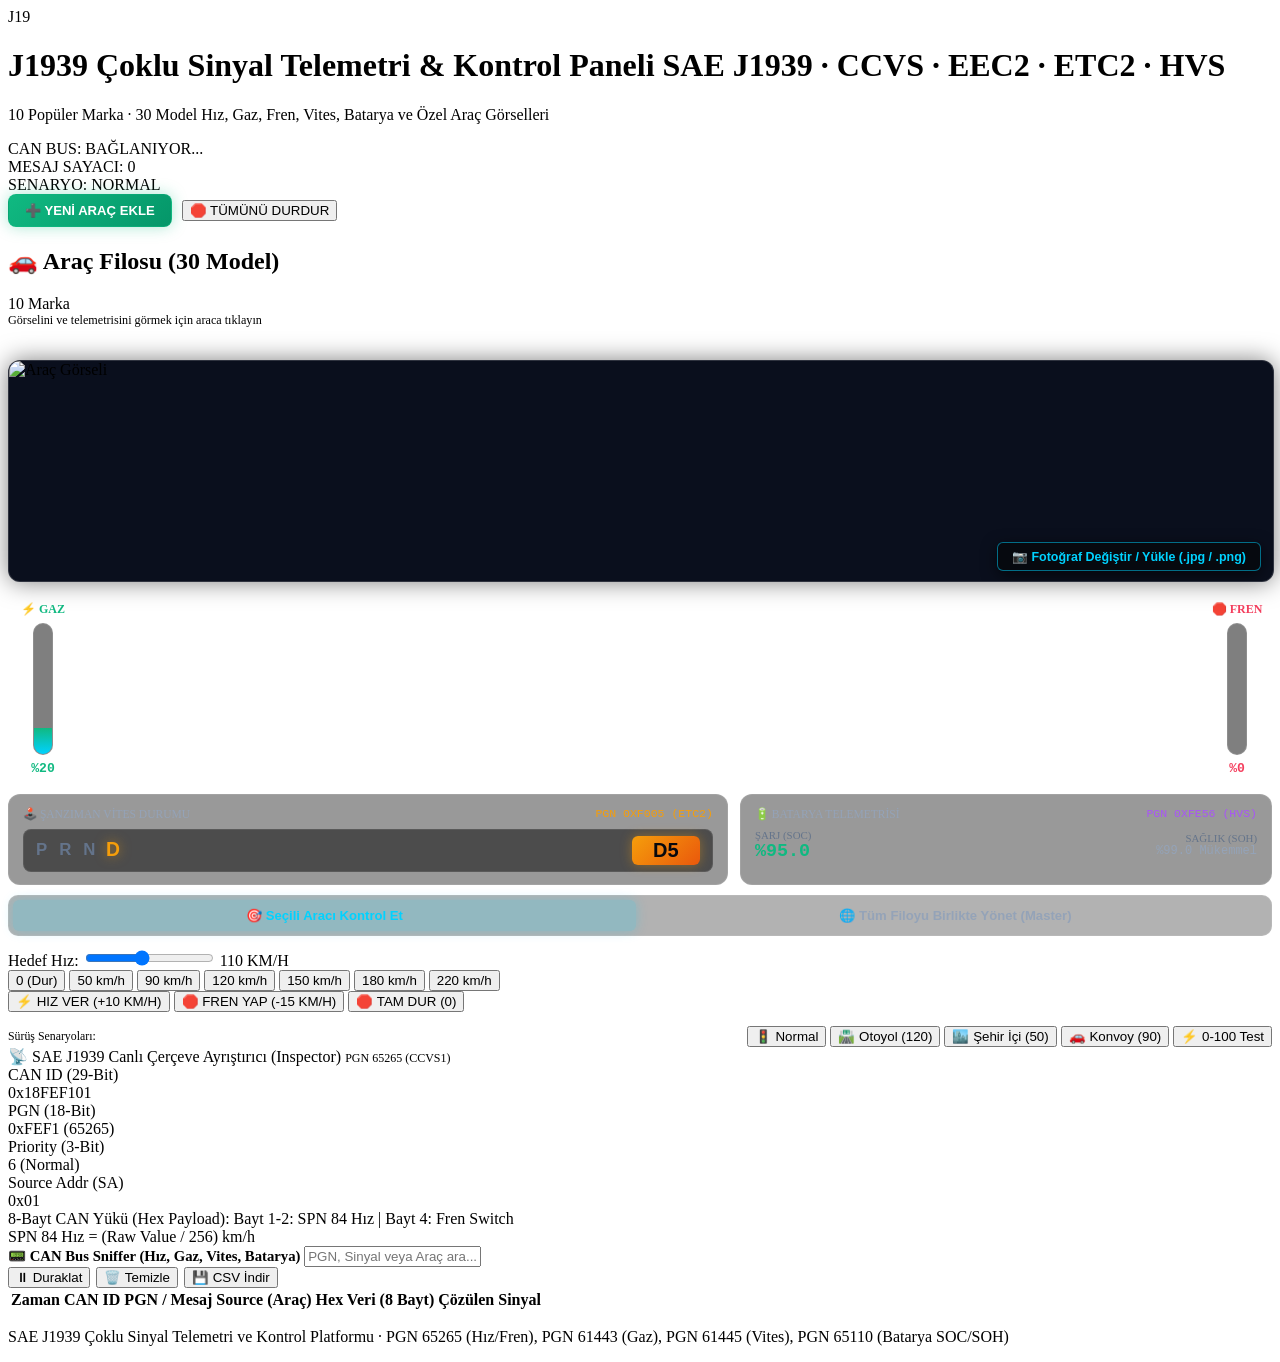
==== web/templates/index.html @ 67633f3c "feat: dinamik marka ve model ekleme ozelligi (modal ui, api, j1939 sa atamasi ve kalici kayit) eklen" ====
<!DOCTYPE html>
<html lang="tr">
<head>
  <meta charset="UTF-8">
  <meta name="viewport" content="width=device-width, initial-scale=1.0">
  <title>J1939 CAN Bus Çoklu Sinyal & Telemetri Paneli</title>
  <meta name="description" content="SAE J1939 Standardında 30 Araç İçin Hız, Gaz Pedalı, Fren, Vites, Batarya ve Görsel Araç Galerisi (CCVS, EEC2, ETC2, HVS).">
  
  <link rel="stylesheet" href="/static/css/style.css?v=5.0">
  <link rel="icon" href="data:image/svg+xml,<svg xmlns='http://www.w3.org/2000/svg' viewBox='0 0 100 100'><text y='.9em' font-size='90'>🚗</text></svg>">
  
  <!-- GARANTİ VE ASLA BOZULMAYAN DÜZEN STİLLERİ -->
  <style>
    /* SOL PANEL: 30 ARAÇ KARTI IZGARASI (ASLA SIKIŞMAYAN DÜZEN) */
    .vehicles-grid {
      display: grid !important;
      grid-template-columns: repeat(auto-fill, minmax(270px, 1fr)) !important;
      gap: 14px !important;
      padding: 16px !important;
      max-height: 750px !important;
      overflow-y: auto !important;
      box-sizing: border-box !important;
    }

    .vehicle-card {
      background: #0f172a !important;
      border: 1px solid rgba(255, 255, 255, 0.1) !important;
      border-radius: 12px !important;
      padding: 14px 16px !important;
      cursor: pointer !important;
      display: flex !important;
      flex-direction: column !important;
      gap: 6px !important;
      min-height: 135px !important;
      height: auto !important;
      transition: all 0.2s ease !important;
      box-sizing: border-box !important;
      position: relative !important;
    }

    .vehicle-card:hover {
      background: #1e293b !important;
      border-color: rgba(0, 210, 255, 0.5) !important;
      transform: translateY(-2px) !important;
    }

    .vehicle-card.selected {
      border-color: #00d2ff !important;
      box-shadow: 0 0 20px rgba(0, 210, 255, 0.35) !important;
      background: rgba(0, 210, 255, 0.08) !important;
    }

    .vehicle-card-top-row {
      display: flex !important;
      align-items: center !important;
      justify-content: space-between !important;
      width: 100% !important;
    }

    .brand-badge-pill {
      display: flex !important;
      align-items: center !important;
      gap: 6px !important;
      font-size: 0.74rem !important;
      font-weight: 700 !important;
      text-transform: uppercase !important;
      letter-spacing: 0.5px !important;
      color: #f0f4fc !important;
      background: rgba(0, 0, 0, 0.4) !important;
      padding: 3px 8px !important;
      border-radius: 4px !important;
    }

    .sa-pill {
      font-family: 'JetBrains Mono', monospace !important;
      font-size: 0.72rem !important;
      color: #00d2ff !important;
      background: rgba(0, 210, 255, 0.1) !important;
      border: 1px solid rgba(0, 210, 255, 0.25) !important;
      padding: 2px 6px !important;
      border-radius: 4px !important;
    }

    .vehicle-model-title {
      font-size: 1rem !important;
      font-weight: 700 !important;
      color: #fff !important;
      line-height: 1.2 !important;
      margin-top: 2px !important;
    }

    .vehicle-specs-line {
      font-family: 'JetBrains Mono', monospace !important;
      font-size: 0.74rem !important;
      color: #94a3b8 !important;
    }

    .vehicle-speed-line {
      display: flex !important;
      align-items: baseline !important;
      justify-content: space-between !important;
      margin-top: 4px !important;
    }

    .speed-readout {
      font-family: 'Chakra Petch', sans-serif !important;
      font-size: 1.6rem !important;
      font-weight: 700 !important;
      color: #fff !important;
      line-height: 1 !important;
    }

    .speed-readout .unit {
      font-size: 0.72rem !important;
      color: #00d2ff !important;
      font-family: 'JetBrains Mono', monospace !important;
    }

    .card-telemetry-pills {
      display: flex !important;
      gap: 6px !important;
      margin-top: 4px !important;
      font-family: 'JetBrains Mono', monospace !important;
      font-size: 0.72rem !important;
    }

    .card-telemetry-pills span {
      background: rgba(0, 0, 0, 0.45) !important;
      border: 1px solid rgba(255, 255, 255, 0.08) !important;
      padding: 2px 6px !important;
      border-radius: 4px !important;
    }

    .pill-gear { color: #f59e0b !important; font-weight: 700 !important; }
    .pill-soc { color: #10b981 !important; }
    .pill-throttle { color: #00d2ff !important; }

    .speed-bar-track {
      height: 5px !important;
      background: rgba(255, 255, 255, 0.08) !important;
      border-radius: 4px !important;
      overflow: hidden !important;
      margin-top: 4px !important;
      width: 100% !important;
    }

    .speed-bar-fill {
      height: 100% !important;
      background: linear-gradient(90deg, #00d2ff, #10b981) !important;
      border-radius: 4px !important;
      transition: width 0.15s ease-out !important;
    }

    /* SAĞ PANEL: BÜYÜK VE ŞIK ARAÇ VİTRİNİ */
    .active-vehicle-showcase-card {
      width: 100% !important;
      height: 220px !important;
      border-radius: 12px !important;
      overflow: hidden !important;
      position: relative !important;
      border: 1px solid rgba(255, 255, 255, 0.15) !important;
      margin-bottom: 12px !important;
      background: #0a0f1d !important;
      box-shadow: 0 0 25px rgba(0, 0, 0, 0.5) !important;
    }

    .active-vehicle-showcase-img {
      width: 100% !important;
      height: 100% !important;
      object-fit: cover !important;
      display: block !important;
      transition: opacity 0.25s ease !important;
    }

    /* KOKPİT DÜZENİ */
    .cockpit-hud-center {
      width: 100% !important;
      display: flex !important;
      align-items: center !important;
      justify-content: space-between !important;
      gap: 16px !important;
      margin: 6px 0 !important;
    }

    .pedal-hud-vertical {
      display: flex !important;
      flex-direction: column !important;
      align-items: center !important;
      gap: 6px !important;
      width: 70px !important;
    }

    .pedal-bar-vertical-track {
      width: 18px !important;
      height: 130px !important;
      background: rgba(0, 0, 0, 0.5) !important;
      border: 1px solid rgba(255, 255, 255, 0.12) !important;
      border-radius: 9999px !important;
      position: relative !important;
      overflow: hidden !important;
      display: flex !important;
      flex-direction: column-reverse !important;
    }

    .telemetry-strip-grid {
      width: 100% !important;
      display: grid !important;
      grid-template-columns: 1.15fr 0.85fr !important;
      gap: 12px !important;
      margin: 10px 0 !important;
    }

    .telemetry-mini-box {
      background: rgba(0, 0, 0, 0.4) !important;
      border: 1px solid rgba(255, 255, 255, 0.1) !important;
      border-radius: 12px !important;
      padding: 12px 14px !important;
      display: flex !important;
      flex-direction: column !important;
      gap: 8px !important;
    }

    .real-gearbox-container {
      display: flex !important;
      align-items: center !important;
      justify-content: space-between !important;
      background: rgba(0, 0, 0, 0.5) !important;
      border: 1px solid rgba(255, 255, 255, 0.08) !important;
      border-radius: 8px !important;
      padding: 6px 12px !important;
    }

    .prnd-selector-group {
      display: flex !important;
      align-items: center !important;
      gap: 12px !important;
    }

    .prnd-pill {
      font-family: 'Chakra Petch', sans-serif !important;
      font-size: 1.05rem !important;
      font-weight: 700 !important;
      color: #64748b !important;
      transition: all 0.2s ease !important;
    }

    .prnd-pill.active {
      color: #f59e0b !important;
      text-shadow: 0 0 10px rgba(245, 158, 11, 0.6) !important;
      transform: scale(1.15) !important;
    }

    .active-gear-big-badge {
      font-family: 'Chakra Petch', sans-serif !important;
      font-size: 1.25rem !important;
      font-weight: 700 !important;
      color: #07090e !important;
      background: linear-gradient(135deg, #f59e0b 0%, #ea580c 100%) !important;
      padding: 3px 12px !important;
      border-radius: 6px !important;
      box-shadow: 0 0 12px rgba(245, 158, 11, 0.4) !important;
      min-width: 44px !important;
      text-align: center !important;
    }

    .control-scope-tabs {
      display: flex !important;
      gap: 8px !important;
      margin-bottom: 12px !important;
      background: rgba(0,0,0,0.3) !important;
      padding: 4px !important;
      border-radius: 10px !important;
      border: 1px solid rgba(255, 255, 255, 0.08) !important;
    }

    .scope-tab-btn {
      flex: 1 !important;
      background: transparent !important;
      border: none !important;
      color: #94a3b8 !important;
      font-family: 'Chakra Petch', sans-serif !important;
      font-weight: 600 !important;
      font-size: 0.82rem !important;
      padding: 8px 12px !important;
      border-radius: 6px !important;
      cursor: pointer !important;
      transition: all 0.2s ease !important;
    }

    .scope-tab-btn.active {
      background: rgba(0, 210, 255, 0.18) !important;
      color: #00d2ff !important;
      box-shadow: 0 0 12px rgba(0, 210, 255, 0.25) !important;
    }

    .scope-tab-btn.fleet-mode.active {
      background: rgba(245, 158, 11, 0.2) !important;
      color: #f59e0b !important;
      box-shadow: 0 0 12px rgba(245, 158, 11, 0.25) !important;
    }
  </style>
</head>
<body>

  <!-- TOPBAR / STATUS HEADER -->
  <header class="topbar">
    <div class="brand-section">
      <div class="logo-badge">J19</div>
      <div class="brand-title">
        <h1>
          J1939 Çoklu Sinyal Telemetri & Kontrol Paneli
          <span class="j1939-pill">SAE J1939 · CCVS · EEC2 · ETC2 · HVS</span>
        </h1>
        <p>10 Popüler Marka · 30 Model Hız, Gaz, Fren, Vites, Batarya ve Özel Araç Görselleri</p>
      </div>
    </div>

    <!-- Live Telemetry Status Pills -->
    <div class="telemetry-metrics-bar">
      <div class="metric-pill">
        <span class="dot" id="wsStatusDot"></span>
        <span class="label">CAN BUS:</span>
        <span class="val" id="wsStatusText">BAĞLANIYOR...</span>
      </div>
      <div class="metric-pill">
        <span class="label">MESAJ SAYACI:</span>
        <span class="val" id="totalFramesCounter">0</span>
      </div>
      <div class="metric-pill">
        <span class="label">SENARYO:</span>
        <span class="val" id="scenarioBadge" style="color:var(--accent-cyan)">NORMAL</span>
      </div>
    </div>

    <!-- Header Actions -->
    <div class="header-actions" style="display:flex; gap:10px; align-items:center;">
      <button class="btn-add-vehicle" id="btnOpenAddVehicleModal" style="background: linear-gradient(135deg, #10b981 0%, #059669 100%); color: #fff; font-family: 'Chakra Petch', sans-serif; font-size: 0.82rem; font-weight: 700; padding: 8px 16px; border: 1px solid rgba(16, 185, 129, 0.4); border-radius: 8px; cursor: pointer; display: flex; align-items: center; gap: 6px; box-shadow: 0 0 15px rgba(16, 185, 129, 0.35); transition: all 0.2s ease;">
        ➕ YENİ ARAÇ EKLE
      </button>
      <button class="btn-emergency-stop" id="btnEmergencyStop" title="Tüm Filoyu Kademeli Durdur">
        🛑 TÜMÜNÜ DURDUR
      </button>
    </div>
  </header>

  <!-- MAIN WORKSPACE -->
  <main class="main-container">

    <!-- LEFT COLUMN: 30 VEHICLES FLEET GRID -->
    <section class="panel-card">
      <div class="panel-header">
        <div class="panel-header-title">
          <h2>🚗 Araç Filosu (30 Model)</h2>
          <span class="badge-counter">10 Marka</span>
        </div>
        <div style="font-family:var(--font-mono); font-size:0.76rem; color:var(--text-muted)">
          Görselini ve telemetrisini görmek için araca tıklayın
        </div>
      </div>

      <!-- Brand Filter Tabs -->
      <div class="brand-filters-wrap" id="brandFilters">
        <!-- Dynamically populated with 10 brands -->
      </div>

      <!-- 30 Vehicles Grid List (Asla daralmayan temiz kartlar) -->
      <div class="vehicles-grid" id="fleetGrid">
        <!-- Dynamically populated clean vehicle cards -->
      </div>
    </section>

    <!-- RIGHT COLUMN: MULTI-SIGNAL COCKPIT HUD & CAN SNIFFER -->
    <section class="cockpit-column">

      <!-- 1. MULTI-SIGNAL COCKPIT HUD -->
      <div class="cockpit-card">
        
        <!-- Dedicated Car Visual Card (Her araca özel yerel SVG kartı) -->
        <div class="active-vehicle-showcase-card">
          <img id="activeVehiclePhoto" src="/static/images/cars/bmw-320i.svg" alt="Araç Görseli" class="active-vehicle-showcase-img">
          <div style="position: absolute; bottom: 10px; right: 12px; z-index: 10;">
            <label for="carPhotoFileInput" style="background: rgba(7, 9, 14, 0.85); border: 1px solid rgba(0, 210, 255, 0.5); color: #00d2ff; font-family: 'Chakra Petch', sans-serif; font-size: 0.78rem; font-weight: 700; padding: 6px 14px; border-radius: 6px; cursor: pointer; backdrop-filter: blur(8px); display: flex; align-items: center; gap: 6px; box-shadow: 0 4px 15px rgba(0,0,0,0.6); transition: all 0.2s ease;">
              📷 Fotoğraf Değiştir / Yükle (.jpg / .png)
            </label>
            <input type="file" id="carPhotoFileInput" accept="image/jpeg, image/png, image/webp" style="display: none;">
          </div>
        </div>

        <!-- Cockpit HUD Center: Vertical Throttle Bar + Canvas Gauge + Vertical Brake Bar -->
        <div class="cockpit-hud-center">
          
          <!-- Left: Throttle Pedal HUD (SPN 91) -->
          <div class="pedal-hud-vertical">
            <span class="pedal-label" style="color:#10b981; font-weight:700; font-size:0.75rem">⚡ GAZ</span>
            <div class="pedal-bar-vertical-track" title="SPN 91 Gaz Pedalı Açıklığı (%)">
              <div class="pedal-bar-vertical-fill throttle" id="throttleBarFill" style="height: 20%; background: linear-gradient(180deg, #10b981 0%, #00d2ff 100%);"></div>
            </div>
            <span class="pedal-val-readout" id="throttleReadout" style="color:#10b981; font-family:'JetBrains Mono', monospace; font-size:0.82rem; font-weight:700">%20</span>
          </div>

          <!-- Center: Speedometer Gauge (SPN 84) -->
          <div class="gauge-container" style="flex:1; display:flex; justify-content:center;">
            <canvas id="speedGaugeCanvas" width="280" height="190"></canvas>
          </div>

          <!-- Right: Brake Pedal HUD (SPN 563 / 521) -->
          <div class="pedal-hud-vertical">
            <span class="pedal-label" style="color:#f43f5e; font-weight:700; font-size:0.75rem">🛑 FREN</span>
            <div class="pedal-bar-vertical-track" title="SPN 563 Fren Durumu / Basıncı (%)">
              <div class="pedal-bar-vertical-fill brake" id="brakeBarFill" style="height: 0%; background: linear-gradient(180deg, #f43f5e 0%, #be123c 100%);"></div>
            </div>
            <span class="pedal-val-readout" id="brakeReadout" style="color:#f43f5e; font-family:'JetBrains Mono', monospace; font-size:0.82rem; font-weight:700">%0</span>
          </div>

        </div>

        <!-- Telemetry Strip: Real Automotive PRND Gear Display & Battery Box -->
        <div class="telemetry-strip-grid">
          
          <!-- Modern Automotive Gear Indicator (SPN 523 - PGN 61445 ETC2) -->
          <div class="telemetry-mini-box">
            <div style="display:flex; justify-content:space-between; align-items:center; font-size:0.72rem; color:#94a3b8; text-transform:uppercase;">
              <span>🕹️ Şanzıman Vites Durumu</span>
              <span style="color:#f59e0b; font-family:'JetBrains Mono', monospace">PGN 0xF005 (ETC2)</span>
            </div>
            
            <div class="real-gearbox-container">
              <div class="prnd-selector-group">
                <span class="prnd-pill" id="prnd-P">P</span>
                <span class="prnd-pill" id="prnd-R">R</span>
                <span class="prnd-pill" id="prnd-N">N</span>
                <span class="prnd-pill active" id="prnd-D">D</span>
              </div>
              <div class="active-gear-big-badge" id="activeGearBigBadge">D5</div>
            </div>
          </div>

          <!-- Battery Box (SPN 3543 SOC & SPN 5328 SOH - PGN 65110 HVS) -->
          <div class="telemetry-mini-box">
            <div style="display:flex; justify-content:space-between; align-items:center; font-size:0.72rem; color:#94a3b8; text-transform:uppercase;">
              <span>🔋 Batarya Telemetrisi</span>
              <span style="color:#a855f7; font-family:'JetBrains Mono', monospace">PGN 0xFE56 (HVS)</span>
            </div>
            <div style="display:flex; align-items:center; justify-content:space-between;">
              <div>
                <div style="font-size:0.68rem; color:#64748b">ŞARJ (SOC)</div>
                <div style="font-family:'JetBrains Mono', monospace; font-size:1.15rem; font-weight:700; color:#10b981" id="batterySocText">%95.0</div>
              </div>
              <div style="text-align:right">
                <div style="font-size:0.68rem; color:#64748b">SAĞLIK (SOH)</div>
                <div style="font-family:'JetBrains Mono', monospace; font-size:0.75rem; color:#94a3b8" id="batterySohText">%99.0 Mükemmel</div>
              </div>
            </div>
          </div>

        </div>

        <!-- UNIFIED CENTRAL CONTROL DECK -->
        <div class="cockpit-controls">

          <!-- Control Scope Tabs -->
          <div class="control-scope-tabs">
            <button class="scope-tab-btn active" id="tabSingleVehicle">
              🎯 Seçili Aracı Kontrol Et
            </button>
            <button class="scope-tab-btn fleet-mode" id="tabFleetMode">
              🌐 Tüm Filoyu Birlikte Yönet (Master)
            </button>
          </div>

          <!-- Speed Slider -->
          <div class="speed-slider-row">
            <label for="speedSlider" id="sliderLabel">Hedef Hız:</label>
            <input type="range" id="speedSlider" min="0" max="250" value="110">
            <span class="slider-val-tag" id="speedSliderVal">110 KM/H</span>
          </div>

          <!-- Quick Speed Presets -->
          <div class="speed-preset-buttons">
            <button class="btn-preset" data-speed="0">0 (Dur)</button>
            <button class="btn-preset" data-speed="50">50 km/h</button>
            <button class="btn-preset" data-speed="90">90 km/h</button>
            <button class="btn-preset" data-speed="120">120 km/h</button>
            <button class="btn-preset" data-speed="150">150 km/h</button>
            <button class="btn-preset" data-speed="180">180 km/h</button>
            <button class="btn-preset" data-speed="220">220 km/h</button>
          </div>

          <!-- Action Pedals -->
          <div class="pedal-controls-row">
            <button class="btn-pedal accelerate" id="btnThrottle" title="Hızı kademeli olarak 10 km/h artırır">
              ⚡ HIZ VER (+10 KM/H)
            </button>
            <button class="btn-pedal brake-gradual" id="btnBrakeGradual" title="Hızı kademeli olarak 15 km/h azaltır">
              🛑 FREN YAP (-15 KM/H)
            </button>
            <button class="btn-pedal brake-full" id="btnBrakeFull" title="Aracı durmaya doğru yavaşlatır">
              🛑 TAM DUR (0)
            </button>
          </div>

          <!-- Scenarios Row -->
          <div style="margin-top: 6px; padding-top: 8px; border-top: 1px solid var(--border-subtle); display:flex; align-items:center; justify-content:space-between; flex-wrap:wrap; gap:6px;">
            <span style="font-size:0.74rem; color:var(--text-muted);">Sürüş Senaryoları:</span>
            <div class="scenario-btns">
              <button class="btn-scenario active" data-scenario="normal">🚦 Normal</button>
              <button class="btn-scenario" data-scenario="highway">🛣️ Otoyol (120)</button>
              <button class="btn-scenario" data-scenario="city">🏙️ Şehir İçi (50)</button>
              <button class="btn-scenario" data-scenario="convoy">🚗 Konvoy (90)</button>
              <button class="btn-scenario" data-scenario="drag_race">⚡ 0-100 Test</button>
            </div>
          </div>

        </div>
      </div>

      <!-- 2. J1939 MULTI-PGN CAN INSPECTOR -->
      <div class="inspector-card">
        <div class="inspector-title">
          <span>📡 SAE J1939 Canlı Çerçeve Ayrıştırıcı (Inspector)</span>
          <span style="font-size:0.75rem; color:var(--accent-cyan); font-family:var(--font-mono)" id="inspPgnBadge">PGN 65265 (CCVS1)</span>
        </div>

        <!-- 29-bit CAN ID Bit Breakdown -->
        <div class="can-id-breakdown-grid">
          <div class="id-field-box">
            <div class="title">CAN ID (29-Bit)</div>
            <div class="value" id="inspCanId">0x18FEF101</div>
          </div>
          <div class="id-field-box">
            <div class="title">PGN (18-Bit)</div>
            <div class="value" id="inspPgn">0xFEF1 (65265)</div>
          </div>
          <div class="id-field-box">
            <div class="title">Priority (3-Bit)</div>
            <div class="value" id="inspPriority">6 (Normal)</div>
          </div>
          <div class="id-field-box">
            <div class="title">Source Addr (SA)</div>
            <div class="value" id="inspSa">0x01</div>
          </div>
        </div>

        <!-- 8-Byte Payload Hex Dump -->
        <div class="hex-dump-wrap">
          <div class="hex-dump-label">
            <span>8-Bayt CAN Yükü (Hex Payload):</span>
            <span style="color:var(--accent-cyan)">Bayt 1-2: SPN 84 Hız | Bayt 4: Fren Switch</span>
          </div>
          <div class="hex-bytes-row" id="hexBytesRow">
            <!-- Populated dynamically (B0 to B7) -->
          </div>
          <div class="spn-formula-hint" id="spnFormulaHint">
            SPN 84 Hız = (Raw Value / 256) km/h
          </div>
        </div>
      </div>

      <!-- 3. LIVE J1939 MULTI-SIGNAL CAN SNIFFER -->
      <div class="sniffer-card">
        <div class="sniffer-toolbar">
          <div class="left-tools">
            <span style="font-family:var(--font-tech); font-weight:700; font-size:0.92rem; color:var(--text-primary)">
              📟 CAN Bus Sniffer (Hız, Gaz, Vites, Batarya)
            </span>
            <input type="text" class="sniffer-search-input" id="snifferSearchInput" placeholder="PGN, Sinyal veya Araç ara...">
          </div>
          <div style="display:flex; gap:6px;">
            <button class="btn-sniffer-action" id="pauseSnifferBtn">⏸ Duraklat</button>
            <button class="btn-sniffer-action" id="clearSnifferBtn">🗑️ Temizle</button>
            <button class="btn-sniffer-action" id="exportSnifferBtn">💾 CSV İndir</button>
          </div>
        </div>

        <div class="sniffer-table-container">
          <table class="sniffer-table">
            <thead>
              <tr>
                <th>Zaman</th>
                <th>CAN ID</th>
                <th>PGN / Mesaj</th>
                <th>Source (Araç)</th>
                <th>Hex Veri (8 Bayt)</th>
                <th>Çözülen Sinyal</th>
              </tr>
            </thead>
            <tbody id="snifferTableBody">
              <!-- Live rolling rows -->
            </tbody>
          </table>
        </div>
      </div>

    </section>
  </main>

  <!-- FOOTER -->
  <footer class="footer">
    <p>
      SAE J1939 Çoklu Sinyal Telemetri ve Kontrol Platformu · PGN 65265 (Hız/Fren), PGN 61443 (Gaz), PGN 61445 (Vites), PGN 65110 (Batarya SOC/SOH)
    </p>
  </footer>

  <!-- YENİ ARAÇ EKLEME MODAL FORMU (GLASSMORPHISM POPUP) -->
  <div class="modal-backdrop" id="addVehicleModal" style="display: none; position: fixed; inset: 0; background: rgba(7, 9, 14, 0.85); backdrop-filter: blur(12px); z-index: 999; align-items: center; justify-content: center; padding: 20px;">
    <div class="modal-card" style="background: #0d121d; border: 1px solid rgba(0, 210, 255, 0.35); border-radius: 16px; width: 100%; max-width: 560px; box-shadow: 0 10px 40px rgba(0, 0, 0, 0.9); overflow: hidden; display: flex; flex-direction: column;">
      
      <!-- Modal Başlık -->
      <div style="padding: 16px 20px; border-bottom: 1px solid rgba(255, 255, 255, 0.08); display: flex; align-items: center; justify-content: space-between; background: rgba(0, 210, 255, 0.06);">
        <div style="display: flex; align-items: center; gap: 10px;">
          <span style="font-size: 1.3rem;">🚗</span>
          <h3 style="font-family: 'Chakra Petch', sans-serif; font-size: 1.15rem; font-weight: 700; color: #f0f4fc; margin: 0;">Filoya Yeni Araç Ekle</h3>
        </div>
        <button id="btnCloseModal" type="button" style="background: transparent; border: none; color: #94a3b8; font-size: 1.4rem; cursor: pointer; line-height: 1;">&times;</button>
      </div>

      <!-- Modal Form Gövdesi -->
      <form id="addVehicleForm" style="padding: 20px; display: flex; flex-direction: column; gap: 12px; max-height: 75vh; overflow-y: auto;">
        
        <!-- Marka Seçimi -->
        <div>
          <label style="display: block; font-size: 0.78rem; font-weight: 600; color: #94a3b8; margin-bottom: 6px;">Otomobil Markası *</label>
          <select id="modalBrandSelect" style="width: 100%; background: #131b2a; border: 1px solid rgba(255, 255, 255, 0.12); border-radius: 8px; padding: 9px 12px; color: #fff; font-family: inherit; font-size: 0.88rem; outline: none;">
            <!-- Dinamik doldurulacak -->
          </select>
        </div>

        <!-- Yeni Marka Detayları (Sadece Yeni Marka Ekle seçildiğinde görünür) -->
        <div id="newBrandFields" style="display: none; background: rgba(0, 210, 255, 0.04); border: 1px dashed rgba(0, 210, 255, 0.3); border-radius: 8px; padding: 12px; gap: 10px; flex-direction: column;">
          <div style="display: grid; grid-template-columns: 1.4fr 1fr; gap: 10px;">
            <div>
              <label style="display: block; font-size: 0.74rem; color: #00d2ff; margin-bottom: 4px;">Yeni Marka Adı (Örn: TOGG, Porsche)</label>
              <input type="text" id="modalNewBrandName" placeholder="Marka adı..." style="width: 100%; background: #131b2a; border: 1px solid rgba(255, 255, 255, 0.12); border-radius: 6px; padding: 8px 10px; color: #fff; font-size: 0.84rem; box-sizing: border-box;">
            </div>
            <div>
              <label style="display: block; font-size: 0.74rem; color: #00d2ff; margin-bottom: 4px;">Marka Rengi</label>
              <input type="color" id="modalNewBrandColor" value="#00d2ff" style="width: 100%; height: 35px; background: #131b2a; border: 1px solid rgba(255, 255, 255, 0.12); border-radius: 6px; cursor: pointer; padding: 2px; box-sizing: border-box;">
            </div>
          </div>
        </div>

        <!-- Model Adı ve Kategori -->
        <div style="display: grid; grid-template-columns: 1.2fr 0.8fr; gap: 12px;">
          <div>
            <label style="display: block; font-size: 0.78rem; font-weight: 600; color: #94a3b8; margin-bottom: 6px;">Model Adı *</label>
            <input type="text" id="modalModelName" required placeholder="Örn: T10X V2 Long Range" style="width: 100%; background: #131b2a; border: 1px solid rgba(255, 255, 255, 0.12); border-radius: 8px; padding: 9px 12px; color: #fff; font-size: 0.88rem; box-sizing: border-box;">
          </div>
          <div>
            <label style="display: block; font-size: 0.78rem; font-weight: 600; color: #94a3b8; margin-bottom: 6px;">Kategori</label>
            <select id="modalCategory" style="width: 100%; background: #131b2a; border: 1px solid rgba(255, 255, 255, 0.12); border-radius: 8px; padding: 9px 12px; color: #fff; font-size: 0.88rem;">
              <option value="C-SUV">C-SUV</option>
              <option value="D-SUV">D-SUV</option>
              <option value="Sedan">Sedan</option>
              <option value="Elektrikli EV">Elektrikli EV</option>
              <option value="Coupe">Coupe</option>
              <option value="Süper Spor">Süper Spor</option>
              <option value="Hot Hatch">Hot Hatch</option>
              <option value="Ticari">Ticari</option>
            </select>
          </div>
        </div>

        <!-- Plaka ve Motor -->
        <div style="display: grid; grid-template-columns: 1fr 1.2fr; gap: 12px;">
          <div>
            <label style="display: block; font-size: 0.78rem; font-weight: 600; color: #94a3b8; margin-bottom: 6px;">Plaka</label>
            <input type="text" id="modalPlate" placeholder="34 TGG 100" style="width: 100%; background: #131b2a; border: 1px solid rgba(255, 255, 255, 0.12); border-radius: 8px; padding: 9px 12px; color: #fff; font-family: 'JetBrains Mono', monospace; font-size: 0.88rem; box-sizing: border-box;">
          </div>
          <div>
            <label style="display: block; font-size: 0.78rem; font-weight: 600; color: #94a3b8; margin-bottom: 6px;">Motor / Güç</label>
            <input type="text" id="modalEngine" placeholder="Örn: Dual Motor 435 HP" style="width: 100%; background: #131b2a; border: 1px solid rgba(255, 255, 255, 0.12); border-radius: 8px; padding: 9px 12px; color: #fff; font-size: 0.88rem; box-sizing: border-box;">
          </div>
        </div>

        <!-- Maksimum Hız ve J1939 SA -->
        <div style="display: grid; grid-template-columns: 1fr 1fr; gap: 12px;">
          <div>
            <label style="display: block; font-size: 0.78rem; font-weight: 600; color: #94a3b8; margin-bottom: 6px;">Maksimum Hız (km/h)</label>
            <input type="number" id="modalMaxSpeed" min="60" max="450" value="210" style="width: 100%; background: #131b2a; border: 1px solid rgba(255, 255, 255, 0.12); border-radius: 8px; padding: 9px 12px; color: #fff; font-family: 'JetBrains Mono', monospace; font-size: 0.88rem; box-sizing: border-box;">
          </div>
          <div>
            <label style="display: block; font-size: 0.78rem; font-weight: 600; color: #94a3b8; margin-bottom: 6px;">J1939 Source Address (SA)</label>
            <input type="text" id="modalSa" readonly title="Otomatik Benzersiz J1939 Adresi" style="width: 100%; background: #07090e; border: 1px solid rgba(0, 210, 255, 0.25); border-radius: 8px; padding: 9px 12px; color: #00d2ff; font-family: 'JetBrains Mono', monospace; font-size: 0.88rem; box-sizing: border-box; cursor: not-allowed;">
          </div>
        </div>

        <!-- Araç Fotoğrafı Yükleme -->
        <div>
          <label style="display: block; font-size: 0.78rem; font-weight: 600; color: #94a3b8; margin-bottom: 6px;">Araç Fotoğrafı (.jpg / .png / .webp)</label>
          <input type="file" id="modalCarFile" accept="image/jpeg, image/png, image/webp" style="width: 100%; background: #131b2a; border: 1px solid rgba(255, 255, 255, 0.12); border-radius: 8px; padding: 8px; color: #94a3b8; font-size: 0.84rem; box-sizing: border-box;">
        </div>

        <!-- Form Butonları -->
        <div style="display: flex; justify-content: flex-end; gap: 10px; margin-top: 8px; padding-top: 12px; border-top: 1px solid rgba(255, 255, 255, 0.08);">
          <button type="button" id="btnCancelModal" style="background: rgba(255,255,255,0.08); border: 1px solid rgba(255,255,255,0.15); color: #f0f4fc; padding: 9px 18px; border-radius: 8px; cursor: pointer; font-weight: 600; font-size: 0.85rem;">İptal</button>
          <button type="submit" id="btnSubmitAddVehicle" style="background: linear-gradient(135deg, #00d2ff 0%, #3b82f6 100%); border: none; color: #07090e; font-family: 'Chakra Petch', sans-serif; font-weight: 700; font-size: 0.9rem; padding: 9px 24px; border-radius: 8px; cursor: pointer; box-shadow: 0 0 15px rgba(0, 210, 255, 0.4);">🚗 FİLOYA EKLE</button>
        </div>

      </form>
    </div>
  </div>

  <!-- Scripts -->
  <script src="/static/js/gauge.js?v=6.0"></script>
  <script src="/static/js/app.js?v=6.0"></script>
</body>
</html>
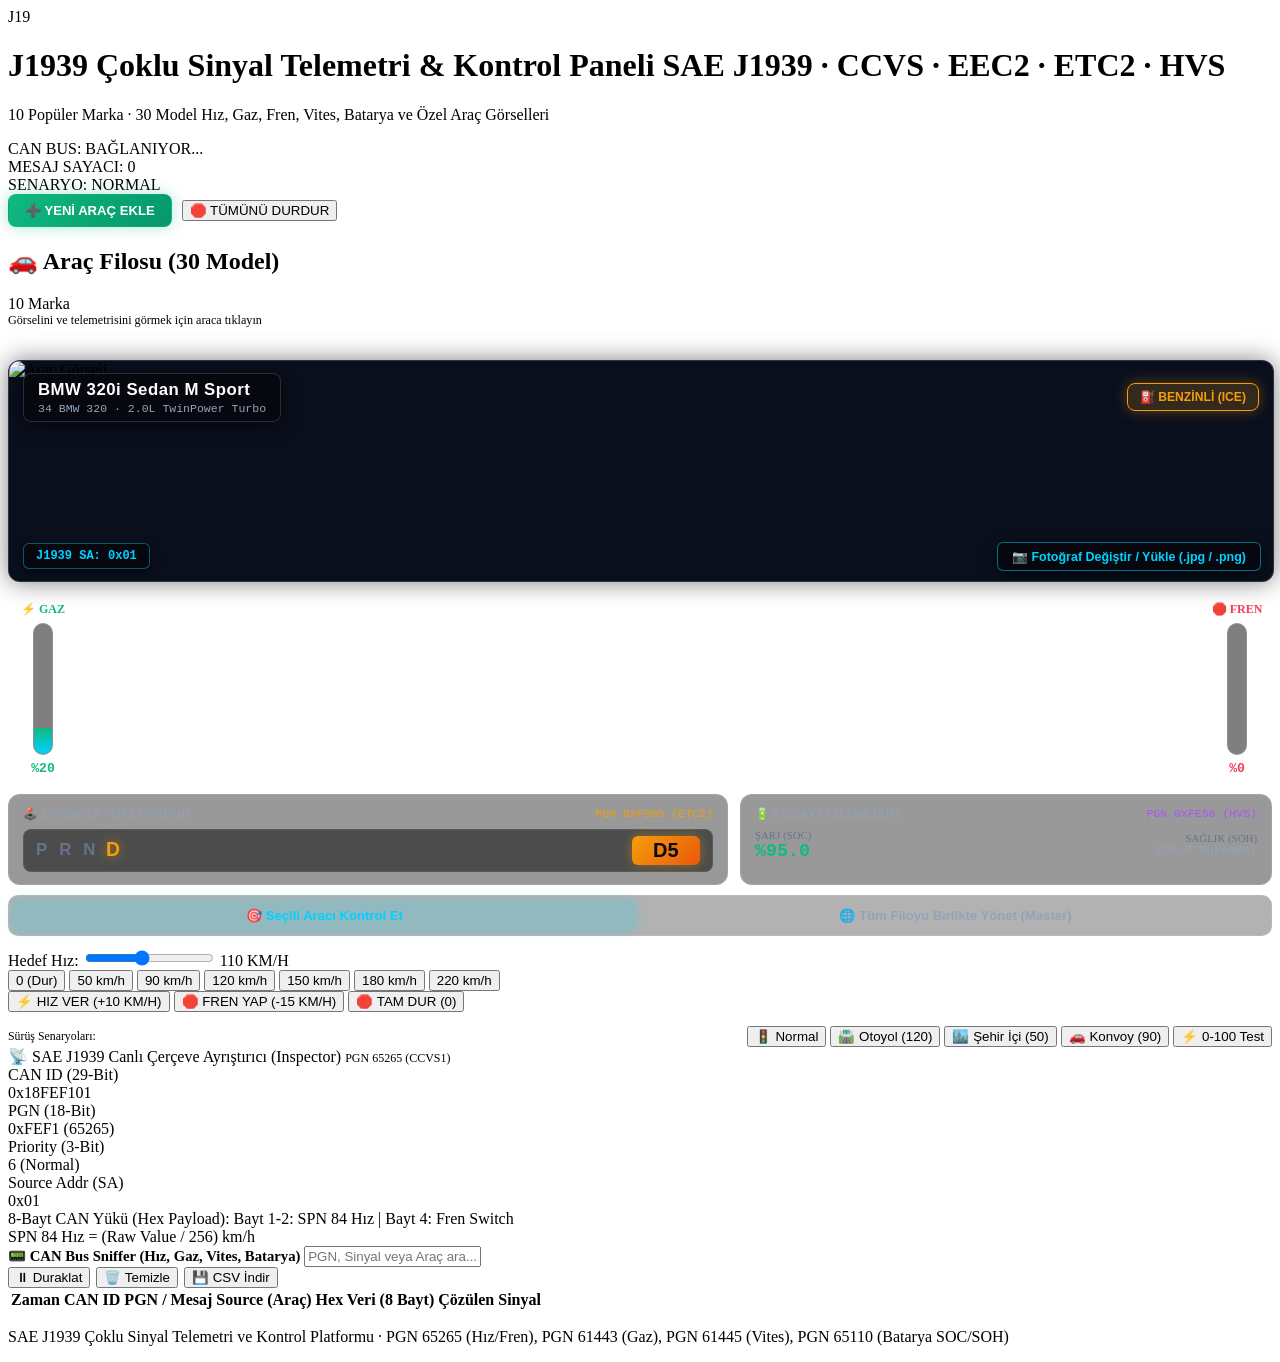
==== commit 5f077f1f: "feat(ui): add clear powertrain badges, dynamic showcase banner and distinct Battery/Fuel telemetries" ====
--- a/web/templates/index.html
+++ b/web/templates/index.html
@@ -375,11 +375,27 @@
       <!-- 1. MULTI-SIGNAL COCKPIT HUD -->
       <div class="cockpit-card">
         
-        <!-- Dedicated Car Visual Card (Her araca özel yerel SVG kartı) -->
+        <!-- Dedicated Car Visual Card (Her araca özel yerel görsel ve canlı başlık) -->
         <div class="active-vehicle-showcase-card">
-          <img id="activeVehiclePhoto" src="/static/images/cars/bmw-320i.svg" alt="Araç Görseli" class="active-vehicle-showcase-img">
-          <div style="position: absolute; bottom: 10px; right: 12px; z-index: 10;">
-            <label for="carPhotoFileInput" style="background: rgba(7, 9, 14, 0.85); border: 1px solid rgba(0, 210, 255, 0.5); color: #00d2ff; font-family: 'Chakra Petch', sans-serif; font-size: 0.78rem; font-weight: 700; padding: 6px 14px; border-radius: 6px; cursor: pointer; backdrop-filter: blur(8px); display: flex; align-items: center; gap: 6px; box-shadow: 0 4px 15px rgba(0,0,0,0.6); transition: all 0.2s ease;">
+          <!-- Top Overlay: Araç Adı, Plaka ve Aktarma Organı Türü -->
+          <div style="position: absolute; top: 12px; left: 14px; right: 14px; z-index: 10; display: flex; justify-content: space-between; align-items: center; pointer-events: none;">
+            <div style="background: rgba(7, 9, 14, 0.88); backdrop-filter: blur(12px); padding: 6px 14px; border-radius: 8px; border: 1px solid rgba(255, 255, 255, 0.15); box-shadow: 0 4px 18px rgba(0,0,0,0.6);">
+              <div id="showcaseVehicleTitle" style="font-family: 'Chakra Petch', sans-serif; font-size: 1.05rem; font-weight: 700; color: #fff; letter-spacing: 0.5px;">BMW 320i Sedan M Sport</div>
+              <div id="showcaseVehicleSub" style="font-family: 'JetBrains Mono', monospace; font-size: 0.72rem; color: #94a3b8; margin-top: 2px;">34 BMW 320 · 2.0L TwinPower Turbo</div>
+            </div>
+            <div id="showcasePowertrainBadge" style="background: rgba(245, 158, 11, 0.18); border: 1px solid #f59e0b; color: #f59e0b; font-family: 'Chakra Petch', sans-serif; font-size: 0.76rem; font-weight: 700; padding: 6px 12px; border-radius: 8px; box-shadow: 0 0 14px rgba(245, 158, 11, 0.35); text-transform: uppercase;">
+              ⛽ BENZİNLİ (ICE)
+            </div>
+          </div>
+
+          <img id="activeVehiclePhoto" src="/static/images/cars/bmw-320i.jpg" alt="Araç Görseli" class="active-vehicle-showcase-img">
+          
+          <!-- Bottom Overlay: J1939 SA & Fotoğraf Yükleme Butonu -->
+          <div style="position: absolute; bottom: 10px; right: 12px; left: 14px; z-index: 10; display: flex; justify-content: space-between; align-items: center;">
+            <span id="showcaseSaBadge" style="background: rgba(7, 9, 14, 0.88); border: 1px solid rgba(0, 210, 255, 0.4); color: #00d2ff; font-family: 'JetBrains Mono', monospace; font-size: 0.75rem; font-weight: 600; padding: 5px 12px; border-radius: 6px; backdrop-filter: blur(8px); box-shadow: 0 4px 12px rgba(0,0,0,0.5);">
+              J1939 SA: 0x01
+            </span>
+            <label for="carPhotoFileInput" style="background: rgba(7, 9, 14, 0.88); border: 1px solid rgba(0, 210, 255, 0.5); color: #00d2ff; font-family: 'Chakra Petch', sans-serif; font-size: 0.78rem; font-weight: 700; padding: 6px 14px; border-radius: 6px; cursor: pointer; backdrop-filter: blur(8px); display: flex; align-items: center; gap: 6px; box-shadow: 0 4px 15px rgba(0,0,0,0.6); transition: all 0.2s ease;">
               📷 Fotoğraf Değiştir / Yükle (.jpg / .png)
             </label>
             <input type="file" id="carPhotoFileInput" accept="image/jpeg, image/png, image/webp" style="display: none;">
@@ -435,20 +451,20 @@
             </div>
           </div>
 
-          <!-- Battery Box (SPN 3543 SOC & SPN 5328 SOH - PGN 65110 HVS) -->
-          <div class="telemetry-mini-box">
+          <!-- Energy / Battery / Fuel Box (Dynamic: EV / Hybrid / ICE) -->
+          <div class="telemetry-mini-box" id="energyTelemetryBox">
             <div style="display:flex; justify-content:space-between; align-items:center; font-size:0.72rem; color:#94a3b8; text-transform:uppercase;">
-              <span>🔋 Batarya Telemetrisi</span>
-              <span style="color:#a855f7; font-family:'JetBrains Mono', monospace">PGN 0xFE56 (HVS)</span>
+              <span id="energyBoxTitle">🔋 Batarya Telemetrisi</span>
+              <span id="energyBoxPgn" style="color:#a855f7; font-family:'JetBrains Mono', monospace">PGN 0xFE56 (HVS)</span>
             </div>
             <div style="display:flex; align-items:center; justify-content:space-between;">
               <div>
-                <div style="font-size:0.68rem; color:#64748b">ŞARJ (SOC)</div>
-                <div style="font-family:'JetBrains Mono', monospace; font-size:1.15rem; font-weight:700; color:#10b981" id="batterySocText">%95.0</div>
+                <div style="font-size:0.68rem; color:#64748b" id="energyPrimaryLabel">ŞARJ (SOC)</div>
+                <div style="font-family:'JetBrains Mono', monospace; font-size:1.15rem; font-weight:700; color:#10b981" id="energyPrimaryVal">%95.0</div>
               </div>
               <div style="text-align:right">
-                <div style="font-size:0.68rem; color:#64748b">SAĞLIK (SOH)</div>
-                <div style="font-family:'JetBrains Mono', monospace; font-size:0.75rem; color:#94a3b8" id="batterySohText">%99.0 Mükemmel</div>
+                <div style="font-size:0.68rem; color:#64748b" id="energySecondaryLabel">SAĞLIK (SOH)</div>
+                <div style="font-family:'JetBrains Mono', monospace; font-size:0.75rem; color:#94a3b8" id="energySecondaryVal">%99.0 Mükemmel</div>
               </div>
             </div>
           </div>
@@ -660,6 +676,25 @@
           </div>
         </div>
 
+        <!-- Güç / Aktarma Organı (Elektrikli EV / Benzin-Dizel / Hibrit) -->
+        <div>
+          <label style="display: block; font-size: 0.78rem; font-weight: 600; color: #94a3b8; margin-bottom: 6px;">🔋 Güç & Motor Tipi (Elektrikli mi?) *</label>
+          <div style="display: grid; grid-template-columns: 1fr 1fr 1fr; gap: 8px;">
+            <label style="display: flex; align-items: center; justify-content: center; gap: 6px; background: #131b2a; border: 1px solid rgba(0, 210, 255, 0.35); border-radius: 8px; padding: 8px; cursor: pointer; font-size: 0.82rem; font-weight: 600; color: #f0f4fc;">
+              <input type="radio" name="modalPowertrain" value="ev" style="accent-color: #00d2ff;">
+              <span>⚡ %100 Elektrikli (EV)</span>
+            </label>
+            <label style="display: flex; align-items: center; justify-content: center; gap: 6px; background: #131b2a; border: 1px solid rgba(255, 255, 255, 0.12); border-radius: 8px; padding: 8px; cursor: pointer; font-size: 0.82rem; font-weight: 600; color: #f0f4fc;">
+              <input type="radio" name="modalPowertrain" value="ice" checked style="accent-color: #f59e0b;">
+              <span>⛽ Benzin / Dizel</span>
+            </label>
+            <label style="display: flex; align-items: center; justify-content: center; gap: 6px; background: #131b2a; border: 1px solid rgba(255, 255, 255, 0.12); border-radius: 8px; padding: 8px; cursor: pointer; font-size: 0.82rem; font-weight: 600; color: #f0f4fc;">
+              <input type="radio" name="modalPowertrain" value="hybrid" style="accent-color: #10b981;">
+              <span>🌿 Hibrit (HEV)</span>
+            </label>
+          </div>
+        </div>
+
         <!-- Plaka ve Motor -->
         <div style="display: grid; grid-template-columns: 1fr 1.2fr; gap: 12px;">
           <div>
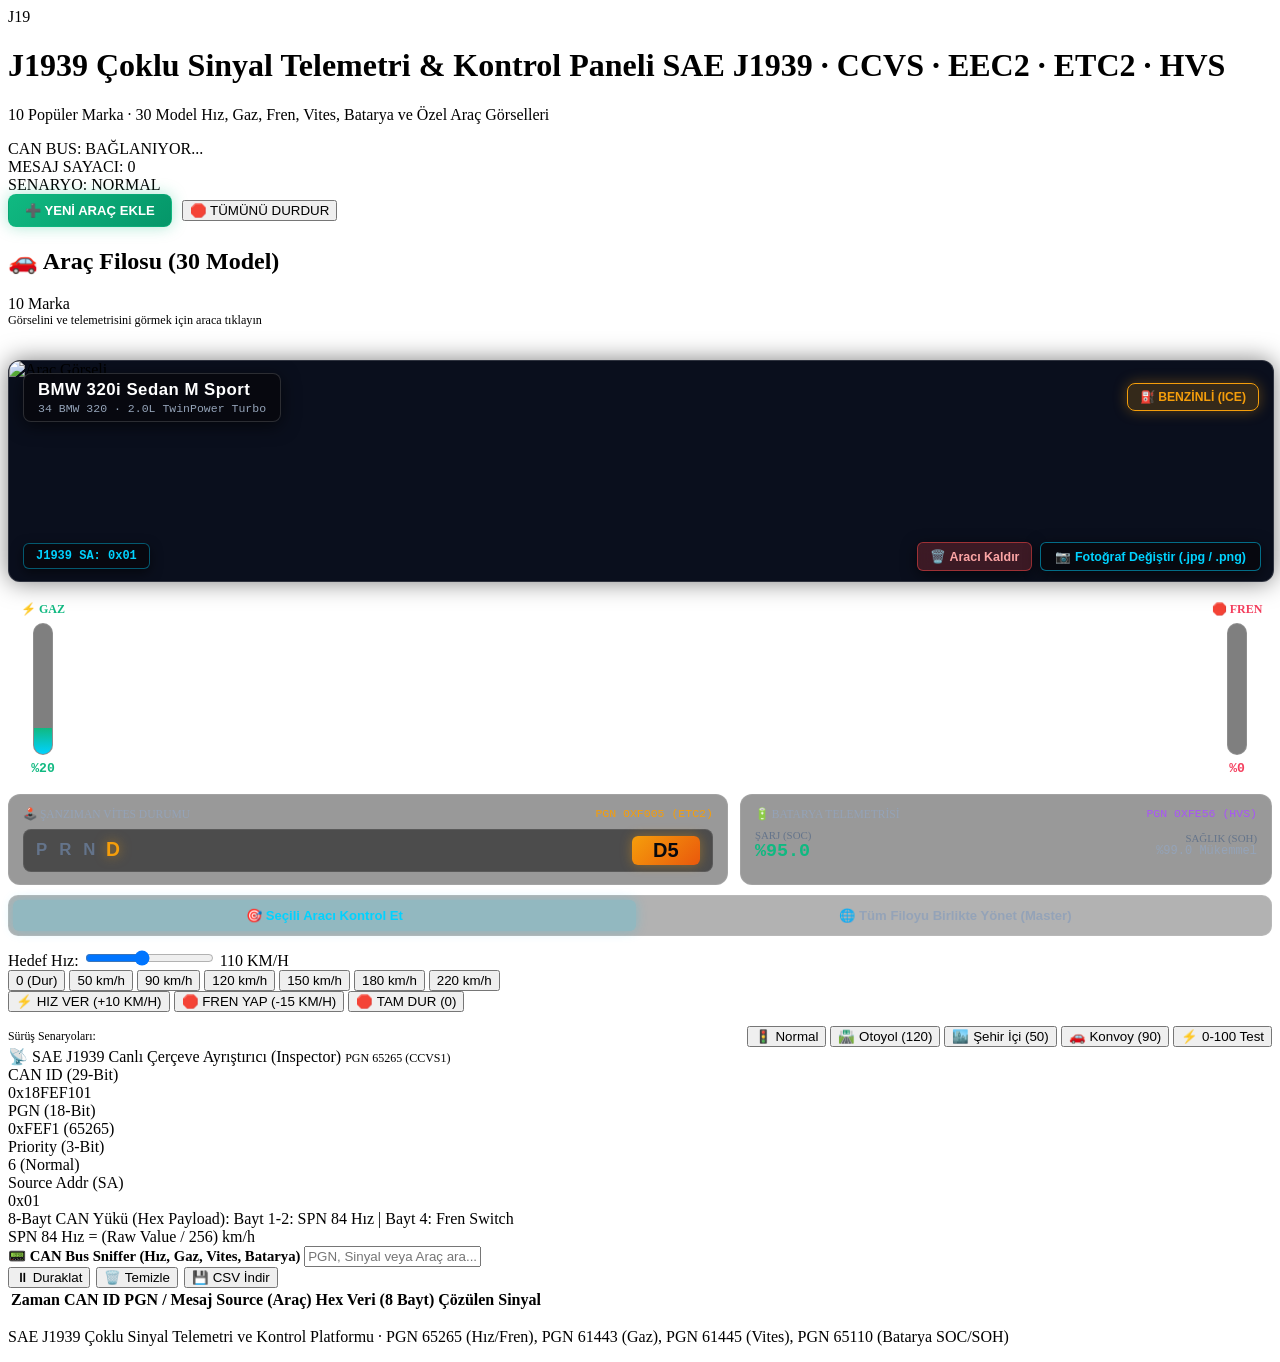
==== commit 5d0ab504: "feat: Add vehicle delete functionality and official Isuzu NPR Long image integration" ====
--- a/web/templates/index.html
+++ b/web/templates/index.html
@@ -298,6 +298,30 @@
       color: #f59e0b !important;
       box-shadow: 0 0 12px rgba(245, 158, 11, 0.25) !important;
     }
+    .btn-delete-vehicle {
+      background: rgba(239, 68, 68, 0.22) !important;
+      border: 1px solid rgba(239, 68, 68, 0.55) !important;
+      color: #fca5a5 !important;
+      font-family: 'Chakra Petch', sans-serif !important;
+      font-size: 0.78rem !important;
+      font-weight: 700 !important;
+      padding: 6px 12px !important;
+      border-radius: 6px !important;
+      cursor: pointer !important;
+      backdrop-filter: blur(8px) !important;
+      display: flex !important;
+      align-items: center !important;
+      gap: 5px !important;
+      box-shadow: 0 4px 15px rgba(0,0,0,0.6) !important;
+      transition: all 0.2s ease !important;
+    }
+    .btn-delete-vehicle:hover {
+      background: rgba(239, 68, 68, 0.45) !important;
+      color: #fff !important;
+      border-color: #ef4444 !important;
+      box-shadow: 0 0 16px rgba(239, 68, 68, 0.4) !important;
+      transform: translateY(-1px) !important;
+    }
   </style>
 </head>
 <body>
@@ -390,14 +414,19 @@
 
           <img id="activeVehiclePhoto" src="/static/images/cars/bmw-320i.jpg" alt="Araç Görseli" class="active-vehicle-showcase-img">
           
-          <!-- Bottom Overlay: J1939 SA & Fotoğraf Yükleme Butonu -->
+          <!-- Bottom Overlay: J1939 SA & Aksiyon Butonları (Fotoğraf Değiştir + Aracı Kaldır) -->
           <div style="position: absolute; bottom: 10px; right: 12px; left: 14px; z-index: 10; display: flex; justify-content: space-between; align-items: center;">
             <span id="showcaseSaBadge" style="background: rgba(7, 9, 14, 0.88); border: 1px solid rgba(0, 210, 255, 0.4); color: #00d2ff; font-family: 'JetBrains Mono', monospace; font-size: 0.75rem; font-weight: 600; padding: 5px 12px; border-radius: 6px; backdrop-filter: blur(8px); box-shadow: 0 4px 12px rgba(0,0,0,0.5);">
               J1939 SA: 0x01
             </span>
-            <label for="carPhotoFileInput" style="background: rgba(7, 9, 14, 0.88); border: 1px solid rgba(0, 210, 255, 0.5); color: #00d2ff; font-family: 'Chakra Petch', sans-serif; font-size: 0.78rem; font-weight: 700; padding: 6px 14px; border-radius: 6px; cursor: pointer; backdrop-filter: blur(8px); display: flex; align-items: center; gap: 6px; box-shadow: 0 4px 15px rgba(0,0,0,0.6); transition: all 0.2s ease;">
-              📷 Fotoğraf Değiştir / Yükle (.jpg / .png)
-            </label>
+            <div style="display: flex; gap: 8px; align-items: center;">
+              <button id="btnDeleteVehicle" class="btn-delete-vehicle" title="Seçili Aracı Filodan Sil / Kaldır">
+                🗑️ Aracı Kaldır
+              </button>
+              <label for="carPhotoFileInput" style="background: rgba(7, 9, 14, 0.88); border: 1px solid rgba(0, 210, 255, 0.5); color: #00d2ff; font-family: 'Chakra Petch', sans-serif; font-size: 0.78rem; font-weight: 700; padding: 6px 14px; border-radius: 6px; cursor: pointer; backdrop-filter: blur(8px); display: flex; align-items: center; gap: 6px; box-shadow: 0 4px 15px rgba(0,0,0,0.6); transition: all 0.2s ease;">
+                📷 Fotoğraf Değiştir (.jpg / .png)
+              </label>
+            </div>
             <input type="file" id="carPhotoFileInput" accept="image/jpeg, image/png, image/webp" style="display: none;">
           </div>
         </div>
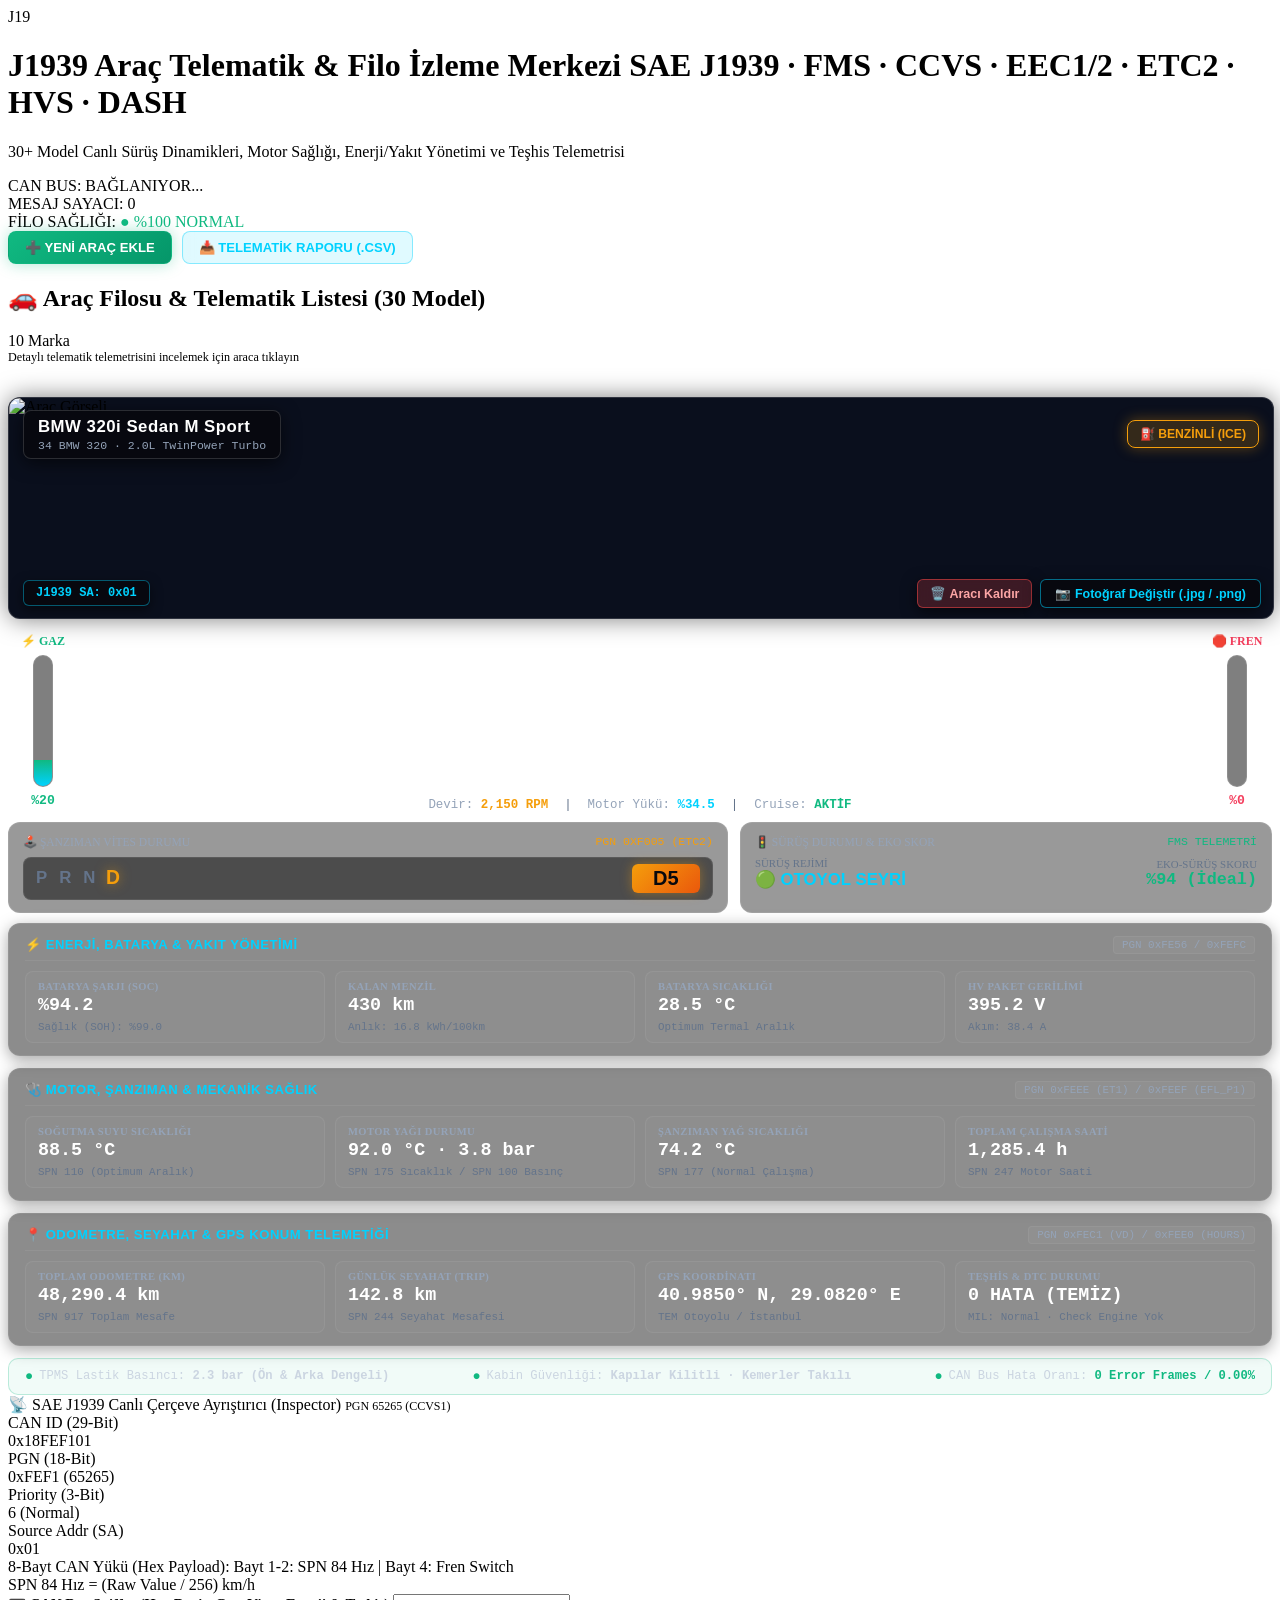
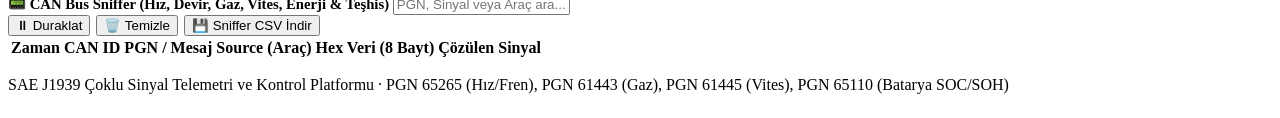
==== commit 43f3903b: "feat: Remove manual speed controls and implement comprehensive OEM/FMS fleet telematics monitoring" ====
--- a/web/templates/index.html
+++ b/web/templates/index.html
@@ -322,6 +322,131 @@
       box-shadow: 0 0 16px rgba(239, 68, 68, 0.4) !important;
       transform: translateY(-1px) !important;
     }
+
+    /* TELEMATİK VERİ ALANLARI & DOMAIN DÜZENİ */
+    .telematics-domain-container {
+      display: flex !important;
+      flex-direction: column !important;
+      gap: 12px !important;
+      margin-top: 8px !important;
+    }
+
+    .telematics-domain-section {
+      background: rgba(0, 0, 0, 0.45) !important;
+      border: 1px solid rgba(255, 255, 255, 0.08) !important;
+      border-radius: 12px !important;
+      padding: 12px 16px !important;
+      display: flex !important;
+      flex-direction: column !important;
+      gap: 10px !important;
+      box-shadow: 0 4px 16px rgba(0, 0, 0, 0.35) !important;
+    }
+
+    .domain-header {
+      display: flex !important;
+      justify-content: space-between !important;
+      align-items: center !important;
+      border-bottom: 1px solid rgba(255, 255, 255, 0.06) !important;
+      padding-bottom: 6px !important;
+    }
+
+    .domain-title {
+      font-family: 'Chakra Petch', sans-serif !important;
+      font-size: 0.82rem !important;
+      font-weight: 700 !important;
+      color: #00d2ff !important;
+      letter-spacing: 0.5px !important;
+      display: flex !important;
+      align-items: center !important;
+      gap: 6px !important;
+    }
+
+    .domain-tag {
+      font-family: 'JetBrains Mono', monospace !important;
+      font-size: 0.68rem !important;
+      color: #94a3b8 !important;
+      background: rgba(255, 255, 255, 0.04) !important;
+      padding: 2px 8px !important;
+      border-radius: 4px !important;
+      border: 1px solid rgba(255, 255, 255, 0.06) !important;
+    }
+
+    .telematics-kpi-grid {
+      display: grid !important;
+      grid-template-columns: repeat(4, 1fr) !important;
+      gap: 10px !important;
+    }
+
+    @media (max-width: 1200px) {
+      .telematics-kpi-grid {
+        grid-template-columns: repeat(2, 1fr) !important;
+      }
+    }
+
+    .kpi-cell {
+      background: rgba(255, 255, 255, 0.025) !important;
+      border: 1px solid rgba(255, 255, 255, 0.06) !important;
+      border-radius: 8px !important;
+      padding: 9px 12px !important;
+      display: flex !important;
+      flex-direction: column !important;
+      gap: 3px !important;
+      transition: all 0.2s ease !important;
+    }
+
+    .kpi-cell:hover {
+      background: rgba(255, 255, 255, 0.05) !important;
+      border-color: rgba(0, 210, 255, 0.3) !important;
+    }
+
+    .kpi-label {
+      font-size: 0.66rem !important;
+      font-weight: 700 !important;
+      color: #94a3b8 !important;
+      text-transform: uppercase !important;
+      letter-spacing: 0.4px !important;
+    }
+
+    .kpi-val {
+      font-family: 'JetBrains Mono', monospace !important;
+      font-size: 1.15rem !important;
+      font-weight: 700 !important;
+      color: #fff !important;
+      line-height: 1.2 !important;
+    }
+
+    .kpi-sub {
+      font-family: 'JetBrains Mono', monospace !important;
+      font-size: 0.68rem !important;
+      color: #64748b !important;
+      margin-top: 1px !important;
+    }
+
+    .telematics-safety-bar {
+      display: flex !important;
+      align-items: center !important;
+      justify-content: space-between !important;
+      background: rgba(16, 185, 129, 0.06) !important;
+      border: 1px solid rgba(16, 185, 129, 0.25) !important;
+      border-radius: 10px !important;
+      padding: 10px 16px !important;
+      font-size: 0.76rem !important;
+      color: #cbd5e1 !important;
+      font-family: 'JetBrains Mono', monospace !important;
+      flex-wrap: wrap !important;
+      gap: 8px !important;
+    }
+
+    .safety-item {
+      display: flex !important;
+      align-items: center !important;
+      gap: 6px !important;
+    }
+
+    .dot-ok {
+      color: #10b981 !important;
+      font-size: 0.85rem !important;
+    }
   </style>
 </head>
 <body>
@@ -332,10 +457,10 @@
       <div class="logo-badge">J19</div>
       <div class="brand-title">
         <h1>
-          J1939 Çoklu Sinyal Telemetri & Kontrol Paneli
-          <span class="j1939-pill">SAE J1939 · CCVS · EEC2 · ETC2 · HVS</span>
+          J1939 Araç Telematik & Filo İzleme Merkezi
+          <span class="j1939-pill">SAE J1939 · FMS · CCVS · EEC1/2 · ETC2 · HVS · DASH</span>
         </h1>
-        <p>10 Popüler Marka · 30 Model Hız, Gaz, Fren, Vites, Batarya ve Özel Araç Görselleri</p>
+        <p>30+ Model Canlı Sürüş Dinamikleri, Motor Sağlığı, Enerji/Yakıt Yönetimi ve Teşhis Telemetrisi</p>
       </div>
     </div>
 
@@ -351,8 +476,8 @@
         <span class="val" id="totalFramesCounter">0</span>
       </div>
       <div class="metric-pill">
-        <span class="label">SENARYO:</span>
-        <span class="val" id="scenarioBadge" style="color:var(--accent-cyan)">NORMAL</span>
+        <span class="label">FİLO SAĞLIĞI:</span>
+        <span class="val" style="color:#10b981">● %100 NORMAL</span>
       </div>
     </div>
 
@@ -361,8 +486,8 @@
       <button class="btn-add-vehicle" id="btnOpenAddVehicleModal" style="background: linear-gradient(135deg, #10b981 0%, #059669 100%); color: #fff; font-family: 'Chakra Petch', sans-serif; font-size: 0.82rem; font-weight: 700; padding: 8px 16px; border: 1px solid rgba(16, 185, 129, 0.4); border-radius: 8px; cursor: pointer; display: flex; align-items: center; gap: 6px; box-shadow: 0 0 15px rgba(16, 185, 129, 0.35); transition: all 0.2s ease;">
         ➕ YENİ ARAÇ EKLE
       </button>
-      <button class="btn-emergency-stop" id="btnEmergencyStop" title="Tüm Filoyu Kademeli Durdur">
-        🛑 TÜMÜNÜ DURDUR
+      <button id="btnExportFleetTelematics" title="Tüm Filo Telematik Raporunu CSV Olarak İndir" style="background: rgba(0, 210, 255, 0.12); border: 1px solid rgba(0, 210, 255, 0.4); color: #00d2ff; font-family: 'Chakra Petch', sans-serif; font-size: 0.82rem; font-weight: 700; padding: 8px 16px; border-radius: 8px; cursor: pointer; display: flex; align-items: center; gap: 6px; backdrop-filter: blur(8px); transition: all 0.2s ease;">
+        📥 TELEMATİK RAPORU (.CSV)
       </button>
     </div>
   </header>
@@ -374,17 +499,17 @@
     <section class="panel-card">
       <div class="panel-header">
         <div class="panel-header-title">
-          <h2>🚗 Araç Filosu (30 Model)</h2>
-          <span class="badge-counter">10 Marka</span>
+          <h2>🚗 Araç Filosu & Telematik Listesi (30 Model)</h2>
+          <span class="badge-counter" id="fleetBrandCounter">10 Marka</span>
         </div>
         <div style="font-family:var(--font-mono); font-size:0.76rem; color:var(--text-muted)">
-          Görselini ve telemetrisini görmek için araca tıklayın
+          Detaylı telematik telemetrisini incelemek için araca tıklayın
         </div>
       </div>
 
       <!-- Brand Filter Tabs -->
       <div class="brand-filters-wrap" id="brandFilters">
-        <!-- Dynamically populated with 10 brands -->
+        <!-- Dynamically populated with brands -->
       </div>
 
       <!-- 30 Vehicles Grid List (Asla daralmayan temiz kartlar) -->
@@ -393,10 +518,10 @@
       </div>
     </section>
 
-    <!-- RIGHT COLUMN: MULTI-SIGNAL COCKPIT HUD & CAN SNIFFER -->
+    <!-- RIGHT COLUMN: MULTI-SIGNAL TELEMATICS DASHBOARD & CAN SNIFFER -->
     <section class="cockpit-column">
 
-      <!-- 1. MULTI-SIGNAL COCKPIT HUD -->
+      <!-- 1. MULTI-SIGNAL COCKPIT & TELEMATICS DECK -->
       <div class="cockpit-card">
         
         <!-- Dedicated Car Visual Card (Her araca özel yerel görsel ve canlı başlık) -->
@@ -431,7 +556,7 @@
           </div>
         </div>
 
-        <!-- Cockpit HUD Center: Vertical Throttle Bar + Canvas Gauge + Vertical Brake Bar -->
+        <!-- 1. CANLI SÜRÜŞ & DİNAMİK TELEMETRİSİ HUD -->
         <div class="cockpit-hud-center">
           
           <!-- Left: Throttle Pedal HUD (SPN 91) -->
@@ -443,9 +568,16 @@
             <span class="pedal-val-readout" id="throttleReadout" style="color:#10b981; font-family:'JetBrains Mono', monospace; font-size:0.82rem; font-weight:700">%20</span>
           </div>
 
-          <!-- Center: Speedometer Gauge (SPN 84) -->
-          <div class="gauge-container" style="flex:1; display:flex; justify-content:center;">
-            <canvas id="speedGaugeCanvas" width="280" height="190"></canvas>
+          <!-- Center: Speedometer Gauge (SPN 84) + Sürüş Parametreleri -->
+          <div class="gauge-container" style="flex:1; display:flex; flex-direction:column; align-items:center;">
+            <canvas id="speedGaugeCanvas" width="280" height="175"></canvas>
+            <div style="display:flex; gap:16px; align-items:center; margin-top:-8px; font-family:'JetBrains Mono', monospace; font-size:0.78rem;">
+              <span style="color:#94a3b8">Devir: <strong id="telemetryRpmVal" style="color:#f59e0b">2,150 RPM</strong></span>
+              <span style="color:#64748b">|</span>
+              <span style="color:#94a3b8">Motor Yükü: <strong id="telemetryLoadVal" style="color:#00d2ff">%34.5</strong></span>
+              <span style="color:#64748b">|</span>
+              <span style="color:#94a3b8">Cruise: <strong id="telemetryCruiseVal" style="color:#10b981">AKTİF</strong></span>
+            </div>
           </div>
 
           <!-- Right: Brake Pedal HUD (SPN 563 / 521) -->
@@ -459,7 +591,7 @@
 
         </div>
 
-        <!-- Telemetry Strip: Real Automotive PRND Gear Display & Battery Box -->
+        <!-- 2. ŞANZIMAN VİTES MODÜLÜ & SÜRÜŞ DURUMU -->
         <div class="telemetry-strip-grid">
           
           <!-- Modern Automotive Gear Indicator (SPN 523 - PGN 61445 ETC2) -->
@@ -480,83 +612,137 @@
             </div>
           </div>
 
-          <!-- Energy / Battery / Fuel Box (Dynamic: EV / Hybrid / ICE) -->
-          <div class="telemetry-mini-box" id="energyTelemetryBox">
+          <!-- Quick Drive Status & Eco Score Box -->
+          <div class="telemetry-mini-box">
             <div style="display:flex; justify-content:space-between; align-items:center; font-size:0.72rem; color:#94a3b8; text-transform:uppercase;">
-              <span id="energyBoxTitle">🔋 Batarya Telemetrisi</span>
-              <span id="energyBoxPgn" style="color:#a855f7; font-family:'JetBrains Mono', monospace">PGN 0xFE56 (HVS)</span>
+              <span>🚦 Sürüş Durumu & Eko Skor</span>
+              <span style="color:#10b981; font-family:'JetBrains Mono', monospace">FMS TELEMETRİ</span>
             </div>
             <div style="display:flex; align-items:center; justify-content:space-between;">
               <div>
-                <div style="font-size:0.68rem; color:#64748b" id="energyPrimaryLabel">ŞARJ (SOC)</div>
-                <div style="font-family:'JetBrains Mono', monospace; font-size:1.15rem; font-weight:700; color:#10b981" id="energyPrimaryVal">%95.0</div>
+                <div style="font-size:0.68rem; color:#64748b">SÜRÜŞ REJİMİ</div>
+                <div style="font-family:'Chakra Petch', sans-serif; font-size:1.05rem; font-weight:700; color:#00d2ff" id="telemetryDriveStatus">🟢 OTOYOL SEYRİ</div>
               </div>
               <div style="text-align:right">
-                <div style="font-size:0.68rem; color:#64748b" id="energySecondaryLabel">SAĞLIK (SOH)</div>
-                <div style="font-family:'JetBrains Mono', monospace; font-size:0.75rem; color:#94a3b8" id="energySecondaryVal">%99.0 Mükemmel</div>
-              </div>
-            </div>
-          </div>
-
-        </div>
-
-        <!-- UNIFIED CENTRAL CONTROL DECK -->
-        <div class="cockpit-controls">
-
-          <!-- Control Scope Tabs -->
-          <div class="control-scope-tabs">
-            <button class="scope-tab-btn active" id="tabSingleVehicle">
-              🎯 Seçili Aracı Kontrol Et
-            </button>
-            <button class="scope-tab-btn fleet-mode" id="tabFleetMode">
-              🌐 Tüm Filoyu Birlikte Yönet (Master)
-            </button>
-          </div>
-
-          <!-- Speed Slider -->
-          <div class="speed-slider-row">
-            <label for="speedSlider" id="sliderLabel">Hedef Hız:</label>
-            <input type="range" id="speedSlider" min="0" max="250" value="110">
-            <span class="slider-val-tag" id="speedSliderVal">110 KM/H</span>
-          </div>
-
-          <!-- Quick Speed Presets -->
-          <div class="speed-preset-buttons">
-            <button class="btn-preset" data-speed="0">0 (Dur)</button>
-            <button class="btn-preset" data-speed="50">50 km/h</button>
-            <button class="btn-preset" data-speed="90">90 km/h</button>
-            <button class="btn-preset" data-speed="120">120 km/h</button>
-            <button class="btn-preset" data-speed="150">150 km/h</button>
-            <button class="btn-preset" data-speed="180">180 km/h</button>
-            <button class="btn-preset" data-speed="220">220 km/h</button>
-          </div>
-
-          <!-- Action Pedals -->
-          <div class="pedal-controls-row">
-            <button class="btn-pedal accelerate" id="btnThrottle" title="Hızı kademeli olarak 10 km/h artırır">
-              ⚡ HIZ VER (+10 KM/H)
-            </button>
-            <button class="btn-pedal brake-gradual" id="btnBrakeGradual" title="Hızı kademeli olarak 15 km/h azaltır">
-              🛑 FREN YAP (-15 KM/H)
-            </button>
-            <button class="btn-pedal brake-full" id="btnBrakeFull" title="Aracı durmaya doğru yavaşlatır">
-              🛑 TAM DUR (0)
-            </button>
-          </div>
-
-          <!-- Scenarios Row -->
-          <div style="margin-top: 6px; padding-top: 8px; border-top: 1px solid var(--border-subtle); display:flex; align-items:center; justify-content:space-between; flex-wrap:wrap; gap:6px;">
-            <span style="font-size:0.74rem; color:var(--text-muted);">Sürüş Senaryoları:</span>
-            <div class="scenario-btns">
-              <button class="btn-scenario active" data-scenario="normal">🚦 Normal</button>
-              <button class="btn-scenario" data-scenario="highway">🛣️ Otoyol (120)</button>
-              <button class="btn-scenario" data-scenario="city">🏙️ Şehir İçi (50)</button>
-              <button class="btn-scenario" data-scenario="convoy">🚗 Konvoy (90)</button>
-              <button class="btn-scenario" data-scenario="drag_race">⚡ 0-100 Test</button>
-            </div>
-          </div>
-
-        </div>
+                <div style="font-size:0.68rem; color:#64748b">EKO-SÜRÜŞ SKORU</div>
+                <div style="font-family:'JetBrains Mono', monospace; font-size:1.05rem; font-weight:700; color:#10b981" id="telemetryEcoScoreVal">%94 (İdeal)</div>
+              </div>
+            </div>
+          </div>
+
+        </div>
+
+        <!-- 3. KAPSAMLI TELEMATİK VE TEŞHİS GÖSTERGE PANELLERİ -->
+        <div class="telematics-domain-container">
+          
+          <!-- Domain 1: Enerji, Batarya & Yakıt Telemetrisi -->
+          <div class="telematics-domain-section">
+            <div class="domain-header">
+              <span class="domain-title" id="domainEnergyTitle">⚡ ENERJİ, BATARYA & YAKIT YÖNETİMİ</span>
+              <span class="domain-tag" id="domainEnergyPgn">PGN 0xFE56 / 0xFEFC</span>
+            </div>
+            <div class="telematics-kpi-grid">
+              <div class="kpi-cell">
+                <div class="kpi-label" id="kpiEnergyLevelLabel">BATARYA ŞARJI (SOC)</div>
+                <div class="kpi-val" id="kpiEnergyLevelVal" style="color:#10b981">%94.2</div>
+                <div class="kpi-sub" id="kpiEnergyLevelSub">Sağlık (SOH): %99.0</div>
+              </div>
+              <div class="kpi-cell">
+                <div class="kpi-label" id="kpiRangeLabel">KALAN MENZİL</div>
+                <div class="kpi-val" id="kpiRangeVal" style="color:#00d2ff">430 km</div>
+                <div class="kpi-sub" id="kpiConsumptionVal">Anlık: 16.8 kWh/100km</div>
+              </div>
+              <div class="kpi-cell">
+                <div class="kpi-label" id="kpiSecondaryEnergyLabel">BATARYA SICAKLIĞI</div>
+                <div class="kpi-val" id="kpiSecondaryEnergyVal" style="color:#a855f7">28.5 °C</div>
+                <div class="kpi-sub" id="kpiSecondaryEnergySub">Optimum Termal Aralık</div>
+              </div>
+              <div class="kpi-cell">
+                <div class="kpi-label" id="kpiElectricalLabel">HV PAKET GERİLİMİ</div>
+                <div class="kpi-val" id="kpiElectricalVal" style="color:#f59e0b">395.2 V</div>
+                <div class="kpi-sub" id="kpiElectricalSub">Akım: 38.4 A</div>
+              </div>
+            </div>
+          </div>
+
+          <!-- Domain 2: Motor, Şanzıman & Mekanik Teşhis Sağlığı -->
+          <div class="telematics-domain-section">
+            <div class="domain-header">
+              <span class="domain-title">🩺 MOTOR, ŞANZIMAN & MEKANİK SAĞLIK</span>
+              <span class="domain-tag">PGN 0xFEEE (ET1) / 0xFEEF (EFL_P1)</span>
+            </div>
+            <div class="telematics-kpi-grid">
+              <div class="kpi-cell">
+                <div class="kpi-label">SOĞUTMA SUYU SICAKLIĞI</div>
+                <div class="kpi-val" id="kpiCoolantVal" style="color:#10b981">88.5 °C</div>
+                <div class="kpi-sub">SPN 110 (Optimum Aralık)</div>
+              </div>
+              <div class="kpi-cell">
+                <div class="kpi-label">MOTOR YAĞI DURUMU</div>
+                <div class="kpi-val" id="kpiOilVal" style="color:#f59e0b">92.0 °C · 3.8 bar</div>
+                <div class="kpi-sub">SPN 175 Sıcaklık / SPN 100 Basınç</div>
+              </div>
+              <div class="kpi-cell">
+                <div class="kpi-label">ŞANZIMAN YAĞ SICAKLIĞI</div>
+                <div class="kpi-val" id="kpiTransTempVal" style="color:#00d2ff">74.2 °C</div>
+                <div class="kpi-sub">SPN 177 (Normal Çalışma)</div>
+              </div>
+              <div class="kpi-cell">
+                <div class="kpi-label">TOPLAM ÇALIŞMA SAATİ</div>
+                <div class="kpi-val" id="kpiEngineHoursVal" style="color:#e2e8f0">1,285.4 h</div>
+                <div class="kpi-sub">SPN 247 Motor Saati</div>
+              </div>
+            </div>
+          </div>
+
+          <!-- Domain 3: Odometre, Seyahat & GPS Konum Telemetiği -->
+          <div class="telematics-domain-section">
+            <div class="domain-header">
+              <span class="domain-title">📍 ODOMETRE, SEYAHAT & GPS KONUM TELEMETİĞİ</span>
+              <span class="domain-tag">PGN 0xFEC1 (VD) / 0xFEE0 (HOURS)</span>
+            </div>
+            <div class="telematics-kpi-grid">
+              <div class="kpi-cell">
+                <div class="kpi-label">TOPLAM ODOMETRE (KM)</div>
+                <div class="kpi-val" id="kpiOdometerVal" style="color:#00d2ff">48,290.4 km</div>
+                <div class="kpi-sub">SPN 917 Toplam Mesafe</div>
+              </div>
+              <div class="kpi-cell">
+                <div class="kpi-label">GÜNLÜK SEYAHAT (TRIP)</div>
+                <div class="kpi-val" id="kpiTripVal" style="color:#10b981">142.8 km</div>
+                <div class="kpi-sub">SPN 244 Seyahat Mesafesi</div>
+              </div>
+              <div class="kpi-cell">
+                <div class="kpi-label">GPS KOORDİNATI</div>
+                <div class="kpi-val" id="kpiGpsCoordsVal" style="color:#f59e0b; font-size:0.88rem;">40.9850° N, 29.0820° E</div>
+                <div class="kpi-sub" id="kpiGpsLocName">TEM Otoyolu / İstanbul</div>
+              </div>
+              <div class="kpi-cell">
+                <div class="kpi-label">TEŞHİS & DTC DURUMU</div>
+                <div class="kpi-val" id="kpiDtcVal" style="color:#10b981">0 HATA (TEMİZ)</div>
+                <div class="kpi-sub">MIL: Normal · Check Engine Yok</div>
+              </div>
+            </div>
+          </div>
+
+          <!-- Domain 4: Güvenlik, TPMS & Kabin Durumu -->
+          <div class="telematics-safety-bar">
+            <div class="safety-item">
+              <span class="dot-ok">●</span>
+              <span>TPMS Lastik Basıncı: <strong id="safetyTpmsVal">2.3 bar (Ön & Arka Dengeli)</strong></span>
+            </div>
+            <div class="safety-item">
+              <span class="dot-ok">●</span>
+              <span>Kabin Güvenliği: <strong id="safetyDoorsVal">Kapılar Kilitli · Kemerler Takılı</strong></span>
+            </div>
+            <div class="safety-item">
+              <span class="dot-ok">●</span>
+              <span>CAN Bus Hata Oranı: <strong style="color:#10b981">0 Error Frames / 0.00%</strong></span>
+            </div>
+          </div>
+
+        </div>
+
       </div>
 
       <!-- 2. J1939 MULTI-PGN CAN INSPECTOR -->
@@ -606,14 +792,14 @@
         <div class="sniffer-toolbar">
           <div class="left-tools">
             <span style="font-family:var(--font-tech); font-weight:700; font-size:0.92rem; color:var(--text-primary)">
-              📟 CAN Bus Sniffer (Hız, Gaz, Vites, Batarya)
+              📟 CAN Bus Sniffer (Hız, Devir, Gaz, Vites, Enerji & Teşhis)
             </span>
             <input type="text" class="sniffer-search-input" id="snifferSearchInput" placeholder="PGN, Sinyal veya Araç ara...">
           </div>
           <div style="display:flex; gap:6px;">
             <button class="btn-sniffer-action" id="pauseSnifferBtn">⏸ Duraklat</button>
             <button class="btn-sniffer-action" id="clearSnifferBtn">🗑️ Temizle</button>
-            <button class="btn-sniffer-action" id="exportSnifferBtn">💾 CSV İndir</button>
+            <button class="btn-sniffer-action" id="exportSnifferBtn">💾 Sniffer CSV İndir</button>
           </div>
         </div>
 
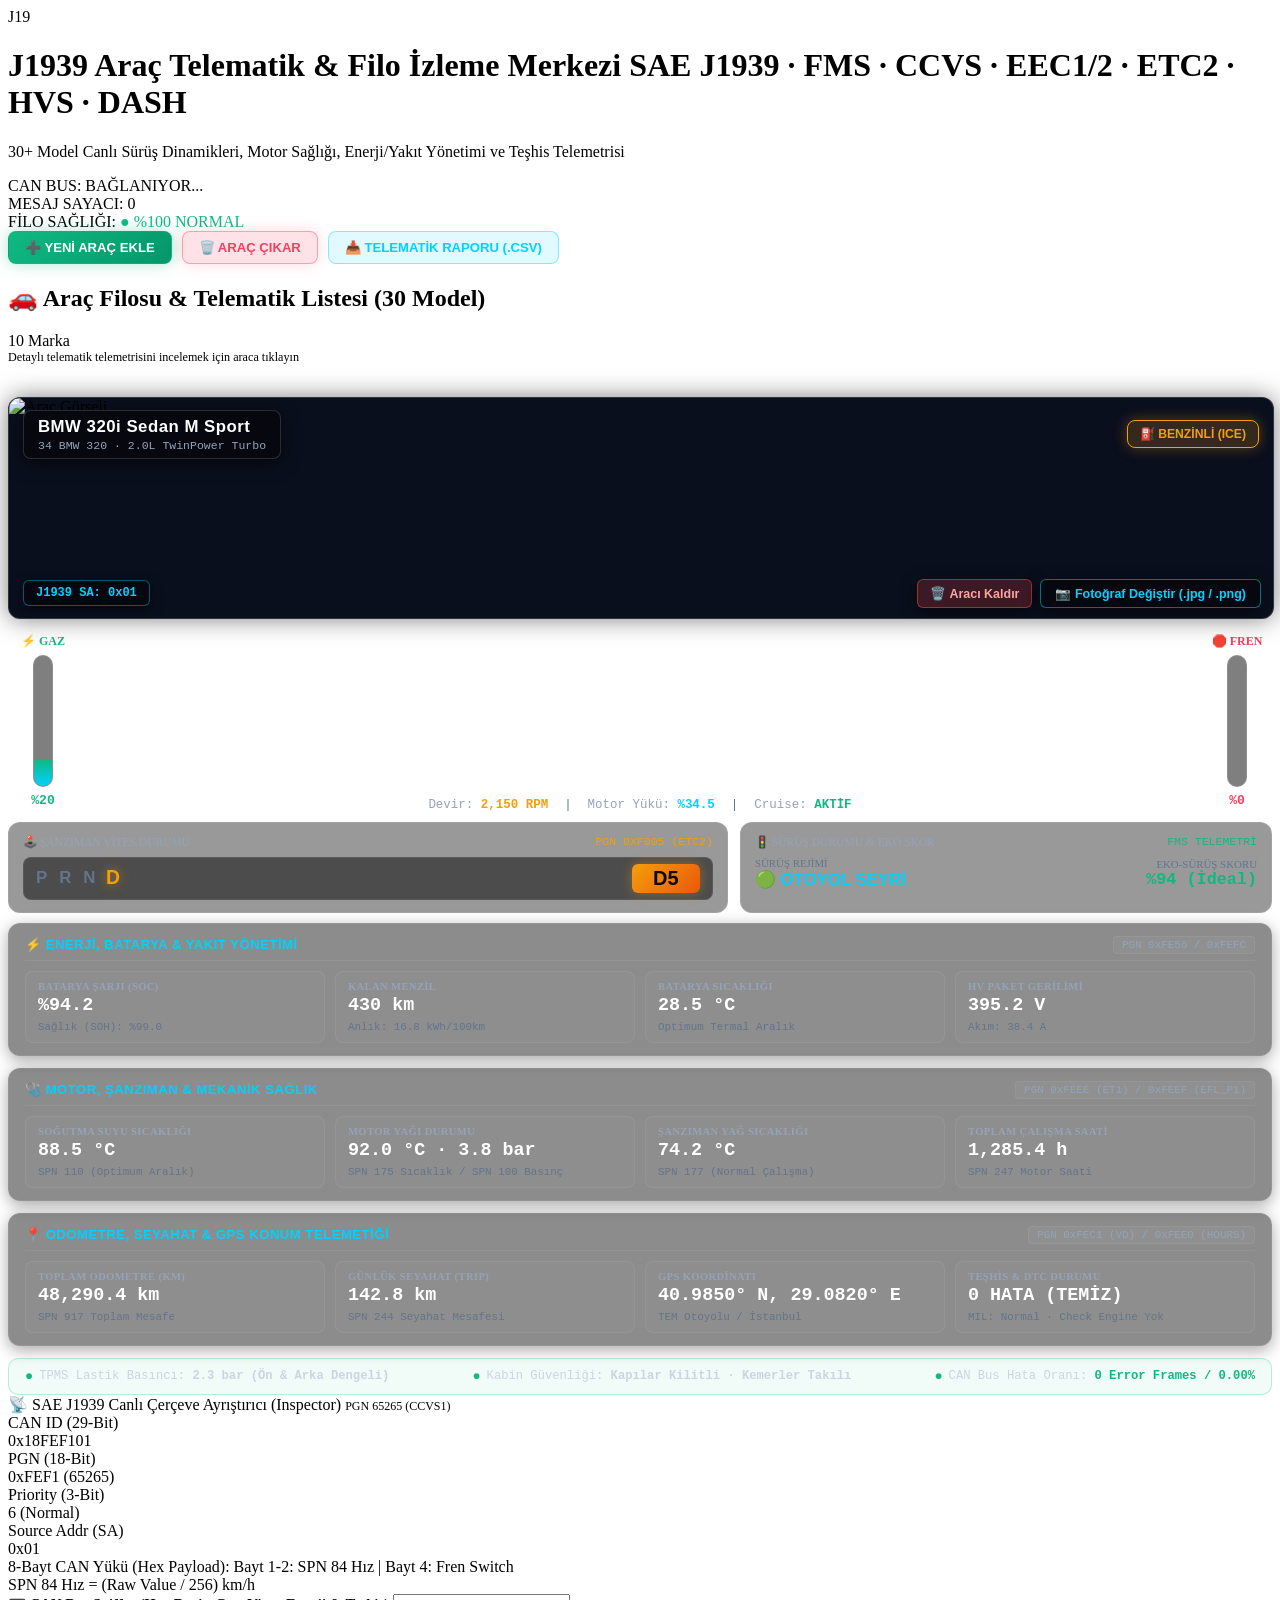
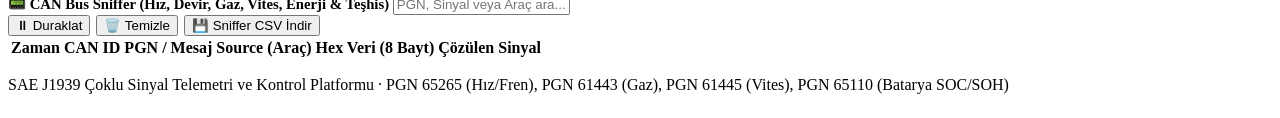
==== commit d947a828: "feat: Add fleet vehicle removal feature with header modal and card-level delete action" ====
--- a/web/templates/index.html
+++ b/web/templates/index.html
@@ -298,6 +298,48 @@
       color: #f59e0b !important;
       box-shadow: 0 0 12px rgba(245, 158, 11, 0.25) !important;
     }
+    .btn-remove-vehicle {
+      background: rgba(244, 63, 94, 0.15) !important;
+      border: 1px solid rgba(244, 63, 94, 0.4) !important;
+      color: #f43f5e !important;
+      font-family: 'Chakra Petch', sans-serif !important;
+      font-size: 0.82rem !important;
+      font-weight: 700 !important;
+      padding: 8px 16px !important;
+      border-radius: 8px !important;
+      cursor: pointer !important;
+      display: flex !important;
+      align-items: center !important;
+      gap: 6px !important;
+      box-shadow: 0 0 15px rgba(244, 63, 94, 0.2) !important;
+      transition: all 0.2s ease !important;
+    }
+    .btn-remove-vehicle:hover {
+      background: rgba(244, 63, 94, 0.3) !important;
+      border-color: #f43f5e !important;
+      color: #fff !important;
+      box-shadow: 0 0 20px rgba(244, 63, 94, 0.4) !important;
+    }
+    .btn-card-delete {
+      background: rgba(244, 63, 94, 0.12) !important;
+      border: 1px solid rgba(244, 63, 94, 0.3) !important;
+      color: #fca5a5 !important;
+      border-radius: 4px !important;
+      padding: 2px 6px !important;
+      font-size: 0.72rem !important;
+      cursor: pointer !important;
+      transition: all 0.15s ease !important;
+      display: inline-flex !important;
+      align-items: center !important;
+      justify-content: center !important;
+    }
+    .btn-card-delete:hover {
+      background: rgba(244, 63, 94, 0.4) !important;
+      color: #fff !important;
+      border-color: #f43f5e !important;
+      box-shadow: 0 0 8px rgba(244, 63, 94, 0.5) !important;
+      transform: scale(1.1) !important;
+    }
     .btn-delete-vehicle {
       background: rgba(239, 68, 68, 0.22) !important;
       border: 1px solid rgba(239, 68, 68, 0.55) !important;
@@ -485,6 +527,9 @@
     <div class="header-actions" style="display:flex; gap:10px; align-items:center;">
       <button class="btn-add-vehicle" id="btnOpenAddVehicleModal" style="background: linear-gradient(135deg, #10b981 0%, #059669 100%); color: #fff; font-family: 'Chakra Petch', sans-serif; font-size: 0.82rem; font-weight: 700; padding: 8px 16px; border: 1px solid rgba(16, 185, 129, 0.4); border-radius: 8px; cursor: pointer; display: flex; align-items: center; gap: 6px; box-shadow: 0 0 15px rgba(16, 185, 129, 0.35); transition: all 0.2s ease;">
         ➕ YENİ ARAÇ EKLE
+      </button>
+      <button class="btn-remove-vehicle" id="btnOpenRemoveVehicleModal" title="Filodan Araç Çıkar / Sil">
+        🗑️ ARAÇ ÇIKAR
       </button>
       <button id="btnExportFleetTelematics" title="Tüm Filo Telematik Raporunu CSV Olarak İndir" style="background: rgba(0, 210, 255, 0.12); border: 1px solid rgba(0, 210, 255, 0.4); color: #00d2ff; font-family: 'Chakra Petch', sans-serif; font-size: 0.82rem; font-weight: 700; padding: 8px 16px; border-radius: 8px; cursor: pointer; display: flex; align-items: center; gap: 6px; backdrop-filter: blur(8px); transition: all 0.2s ease;">
         📥 TELEMATİK RAPORU (.CSV)
@@ -950,6 +995,57 @@
     </div>
   </div>
 
+  <!-- FİLODAN ARAÇ ÇIKARMA MODAL FORMU (GLASSMORPHISM RED ALERT POPUP) -->
+  <div class="modal-backdrop" id="removeVehicleModal" style="display: none; position: fixed; inset: 0; background: rgba(7, 9, 14, 0.85); backdrop-filter: blur(12px); z-index: 999; align-items: center; justify-content: center; padding: 20px;">
+    <div class="modal-card" style="background: #0d121d; border: 1px solid rgba(244, 63, 94, 0.4); border-radius: 16px; width: 100%; max-width: 520px; box-shadow: 0 10px 40px rgba(0, 0, 0, 0.9); overflow: hidden; display: flex; flex-direction: column;">
+      
+      <!-- Modal Başlık -->
+      <div style="padding: 16px 20px; border-bottom: 1px solid rgba(255, 255, 255, 0.08); display: flex; align-items: center; justify-content: space-between; background: rgba(244, 63, 94, 0.08);">
+        <div style="display: flex; align-items: center; gap: 10px;">
+          <span style="font-size: 1.3rem;">🗑️</span>
+          <h3 style="font-family: 'Chakra Petch', sans-serif; font-size: 1.15rem; font-weight: 700; color: #fca5a5; margin: 0;">Filodan Araç Çıkar</h3>
+        </div>
+        <button id="btnCloseRemoveModal" type="button" style="background: transparent; border: none; color: #94a3b8; font-size: 1.4rem; cursor: pointer; line-height: 1;">&times;</button>
+      </div>
+
+      <!-- Modal Form Gövdesi -->
+      <form id="removeVehicleForm" style="padding: 20px; display: flex; flex-direction: column; gap: 16px;">
+        
+        <div>
+          <label style="display: block; font-size: 0.8rem; font-weight: 600; color: #94a3b8; margin-bottom: 6px;">Filodan Çıkarılacak Aracı Seçin *</label>
+          <select id="removeVehicleSelect" style="width: 100%; background: #131b2a; border: 1px solid rgba(255, 255, 255, 0.15); border-radius: 8px; padding: 10px 12px; color: #fff; font-family: inherit; font-size: 0.9rem; outline: none;">
+            <!-- Dinamik araç listesi doldurulacak -->
+          </select>
+        </div>
+
+        <!-- Seçili Araç Canlı Önizleme Kartı -->
+        <div id="removeVehiclePreview" style="background: rgba(0, 0, 0, 0.4); border: 1px solid rgba(255, 255, 255, 0.1); border-radius: 10px; padding: 12px; display: flex; gap: 14px; align-items: center;">
+          <img id="removePreviewImg" src="/static/images/cars/bmw-320i.jpg" alt="Preview" style="width: 100px; height: 65px; object-fit: cover; border-radius: 8px; border: 1px solid rgba(255, 255, 255, 0.15);">
+          <div style="flex: 1; display: flex; flex-direction: column; gap: 3px;">
+            <div id="removePreviewTitle" style="font-family: 'Chakra Petch', sans-serif; font-weight: 700; font-size: 0.95rem; color: #fff;">BMW 320i Sedan</div>
+            <div id="removePreviewSub" style="font-family: 'JetBrains Mono', monospace; font-size: 0.75rem; color: #94a3b8;">34 BMW 320 · SA: 0x01</div>
+            <div id="removePreviewBadge" style="font-size: 0.72rem; color: #f59e0b; font-weight: 600;">⛽ Benzin / Dizel</div>
+          </div>
+        </div>
+
+        <!-- Uyarı Notu -->
+        <div style="background: rgba(244, 63, 94, 0.1); border: 1px solid rgba(244, 63, 94, 0.25); border-radius: 8px; padding: 10px 12px; display: flex; gap: 10px; align-items: center;">
+          <span style="font-size: 1.1rem;">⚠️</span>
+          <div style="font-size: 0.78rem; color: #fca5a5; line-height: 1.4;">
+            Bu işlem seçilen aracı telematik sisteminden, CAN Bus J1939 simülasyonundan ve gösterge panelinden kalıcı olarak kaldıracaktır.
+          </div>
+        </div>
+
+        <!-- Form Butonları -->
+        <div style="display: flex; justify-content: flex-end; gap: 10px; padding-top: 10px; border-top: 1px solid rgba(255, 255, 255, 0.08);">
+          <button type="button" id="btnCancelRemoveModal" style="background: rgba(255,255,255,0.08); border: 1px solid rgba(255,255,255,0.15); color: #f0f4fc; padding: 9px 18px; border-radius: 8px; cursor: pointer; font-weight: 600; font-size: 0.85rem;">İptal</button>
+          <button type="submit" id="btnConfirmRemoveVehicle" style="background: linear-gradient(135deg, #f43f5e 0%, #be123c 100%); border: none; color: #fff; font-family: 'Chakra Petch', sans-serif; font-weight: 700; font-size: 0.9rem; padding: 9px 22px; border-radius: 8px; cursor: pointer; box-shadow: 0 0 15px rgba(244, 63, 94, 0.4); display: flex; align-items: center; gap: 6px;">🗑️ ARACI FİLODAN ÇIKAR</button>
+        </div>
+
+      </form>
+    </div>
+  </div>
+
   <!-- Scripts -->
   <script src="/static/js/gauge.js?v=6.0"></script>
   <script src="/static/js/app.js?v=6.0"></script>
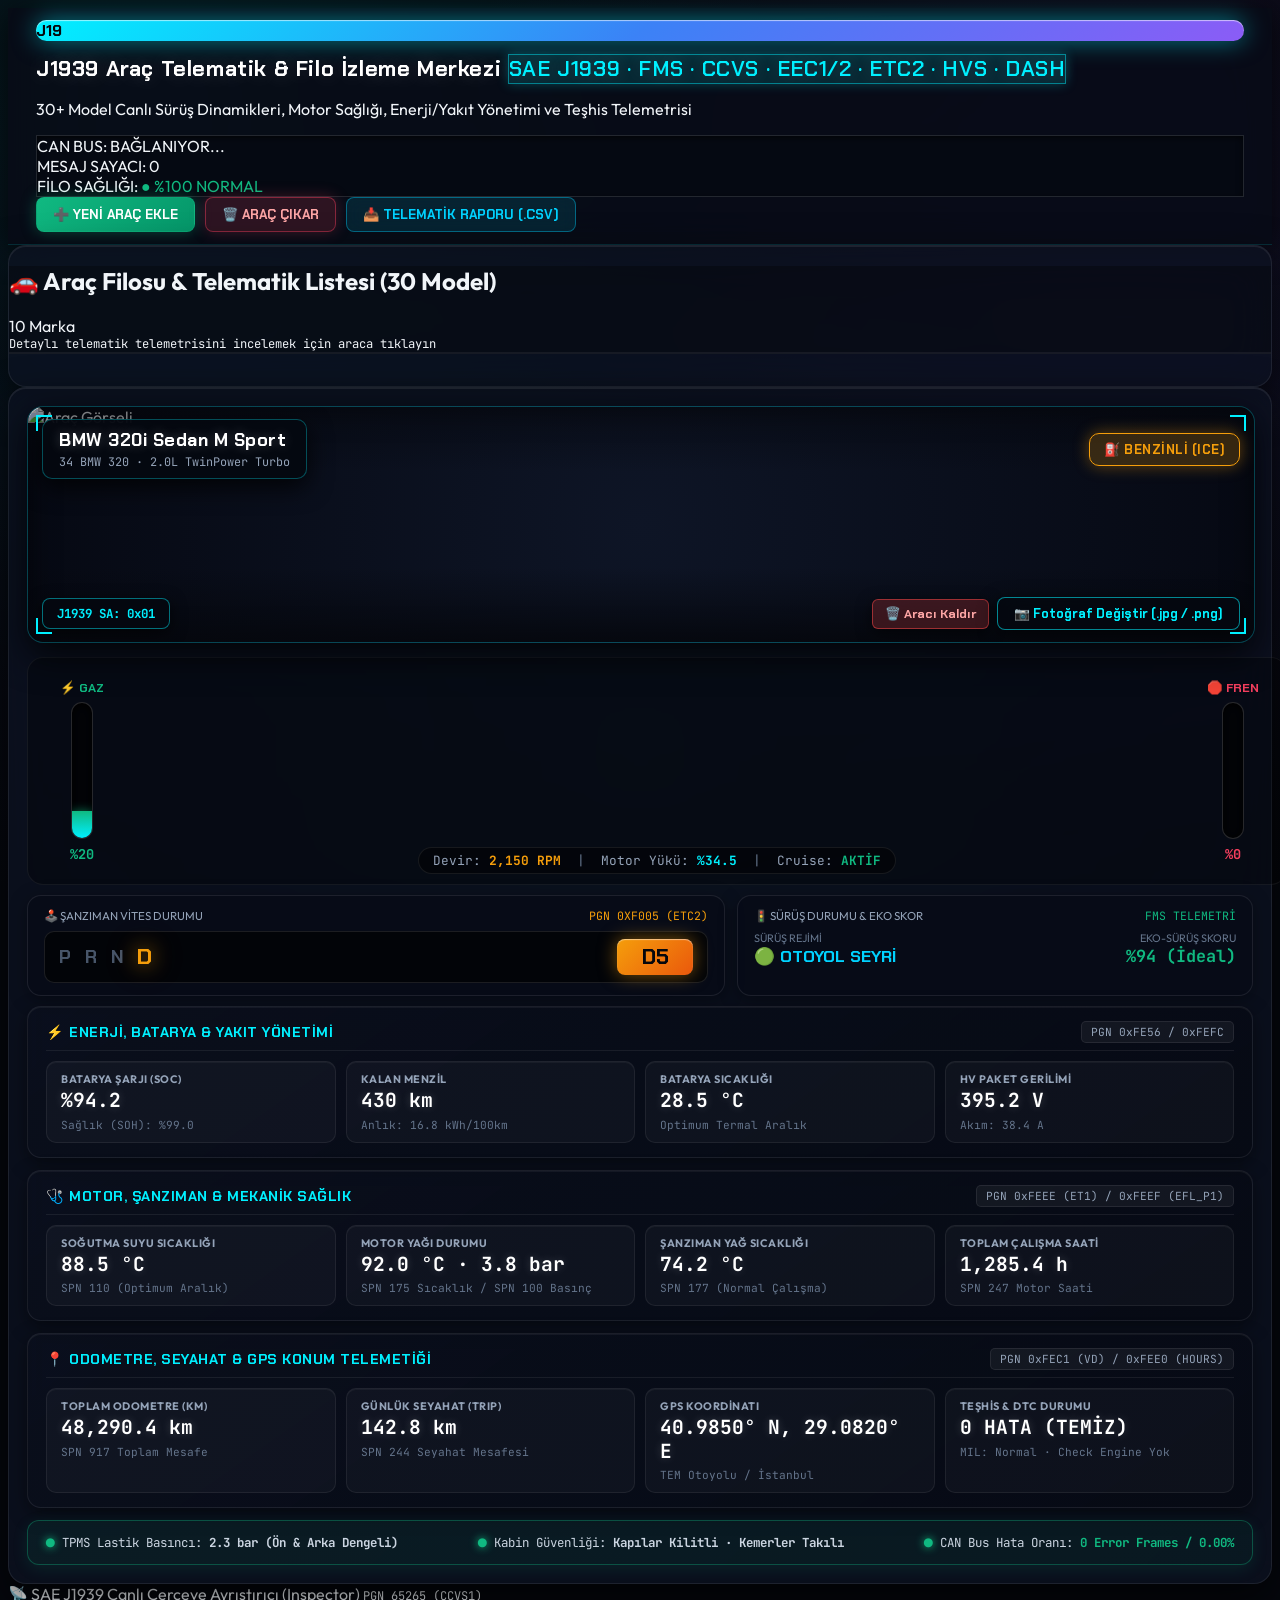
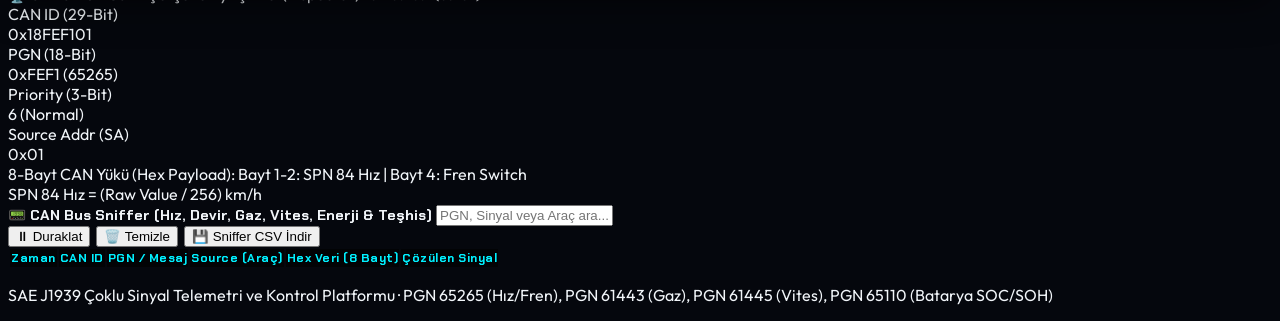
==== commit 9403e1c6: "style: Elevate UI theme, cyber-automotive aesthetics, speedometer cluster HUD, and ambient lighting" ====
--- a/web/templates/index.html
+++ b/web/templates/index.html
@@ -4,14 +4,133 @@
   <meta charset="UTF-8">
   <meta name="viewport" content="width=device-width, initial-scale=1.0">
   <title>J1939 CAN Bus Çoklu Sinyal & Telemetri Paneli</title>
-  <meta name="description" content="SAE J1939 Standardında 30 Araç İçin Hız, Gaz Pedalı, Fren, Vites, Batarya ve Görsel Araç Galerisi (CCVS, EEC2, ETC2, HVS).">
+  <meta name="description" content="SAE J1939 Standardında 30+ Araç İçin Canlı Hız, Devir, Gaz, Fren, Vites, Batarya/Yakıt, Motor Sağlığı ve GPS Telematik Filo İzleme Merkezi.">
   
-  <link rel="stylesheet" href="/static/css/style.css?v=5.0">
+  <!-- Modern Google Fonts: Chakra Petch, Outfit, Inter, JetBrains Mono -->
+  <link rel="preconnect" href="https://fonts.googleapis.com">
+  <link rel="preconnect" href="https://fonts.gstatic.com" crossorigin>
+  <link href="https://fonts.googleapis.com/css2?family=Chakra+Petch:ital,wght@0,400;0,500;0,600;0,700;1,700&family=JetBrains+Mono:wght@400;500;600;700;800&family=Outfit:wght@300;400;500;600;700;800&family=Inter:wght@300;400;500;600;700&display=swap" rel="stylesheet">
+  
+  <link rel="stylesheet" href="/static/css/style.css?v=6.5">
   <link rel="icon" href="data:image/svg+xml,<svg xmlns='http://www.w3.org/2000/svg' viewBox='0 0 100 100'><text y='.9em' font-size='90'>🚗</text></svg>">
   
-  <!-- GARANTİ VE ASLA BOZULMAYAN DÜZEN STİLLERİ -->
+  <!-- ULTRA-PREMIUM CYBER-AUTOMOTIVE DESIGN SYSTEM -->
   <style>
-    /* SOL PANEL: 30 ARAÇ KARTI IZGARASI (ASLA SIKIŞMAYAN DÜZEN) */
+    :root {
+      --bg-space: #05070d;
+      --bg-panel: rgba(13, 19, 33, 0.78);
+      --bg-panel-hover: rgba(20, 30, 52, 0.9);
+      --bg-card-inner: rgba(7, 11, 20, 0.65);
+      
+      --cyan-neon: #00f0ff;
+      --emerald-neon: #10b981;
+      --amber-neon: #f59e0b;
+      --rose-neon: #f43f5e;
+      --purple-neon: #8b5cf6;
+      --blue-neon: #3b82f6;
+
+      --font-brand: 'Outfit', sans-serif;
+      --font-tech: 'Chakra Petch', sans-serif;
+      --font-mono: 'JetBrains Mono', monospace;
+    }
+
+    body {
+      background-color: var(--bg-space) !important;
+      background-image: 
+        radial-gradient(circle at 12% 10%, rgba(0, 240, 255, 0.08) 0%, transparent 45%),
+        radial-gradient(circle at 88% 18%, rgba(139, 92, 246, 0.08) 0%, transparent 50%),
+        radial-gradient(circle at 50% 85%, rgba(16, 185, 129, 0.06) 0%, transparent 55%),
+        linear-gradient(180deg, #05070d 0%, #070a14 50%, #05070d 100%) !important;
+      background-attachment: fixed !important;
+      color: #f1f5f9 !important;
+      font-family: var(--font-brand) !important;
+      min-height: 100vh !important;
+    }
+
+    /* TOPBAR GÜZELLEŞTİRME */
+    .topbar {
+      background: rgba(8, 12, 22, 0.88) !important;
+      backdrop-filter: blur(20px) saturate(180%) !important;
+      border-bottom: 1px solid rgba(0, 240, 255, 0.15) !important;
+      box-shadow: 0 4px 30px rgba(0, 0, 0, 0.7) !important;
+      padding: 12px 28px !important;
+    }
+
+    .logo-badge {
+      background: linear-gradient(135deg, #00f0ff 0%, #3b82f6 50%, #8b5cf6 100%) !important;
+      box-shadow: 0 0 25px rgba(0, 240, 255, 0.5), inset 0 1px 1px rgba(255, 255, 255, 0.6) !important;
+      border-radius: 12px !important;
+      font-family: var(--font-tech) !important;
+      font-weight: 800 !important;
+      color: #05070d !important;
+    }
+
+    .brand-title h1 {
+      font-family: var(--font-tech) !important;
+      font-size: 1.35rem !important;
+      font-weight: 700 !important;
+      letter-spacing: 0.6px !important;
+      color: #fff !important;
+      text-shadow: 0 0 20px rgba(255, 255, 255, 0.2) !important;
+    }
+
+    .j1939-pill {
+      background: rgba(0, 240, 255, 0.12) !important;
+      border: 1px solid rgba(0, 240, 255, 0.45) !important;
+      color: var(--cyan-neon) !important;
+      box-shadow: 0 0 12px rgba(0, 240, 255, 0.25) !important;
+      font-weight: 600 !important;
+    }
+
+    .telemetry-metrics-bar {
+      background: rgba(5, 8, 16, 0.75) !important;
+      border: 1px solid rgba(255, 255, 255, 0.12) !important;
+      box-shadow: inset 0 2px 6px rgba(0, 0, 0, 0.6) !important;
+    }
+
+    /* SOL PANEL: 30 ARAÇ KARTI IZGARASI */
+    .panel-card {
+      background: var(--bg-panel) !important;
+      backdrop-filter: blur(20px) saturate(180%) !important;
+      border: 1px solid rgba(255, 255, 255, 0.08) !important;
+      border-radius: 18px !important;
+      box-shadow: 0 16px 40px rgba(0, 0, 0, 0.65), inset 0 1px 0 rgba(255, 255, 255, 0.08) !important;
+    }
+
+    .panel-header {
+      background: rgba(0, 0, 0, 0.3) !important;
+      border-bottom: 1px solid rgba(255, 255, 255, 0.06) !important;
+    }
+
+    .brand-filters-wrap {
+      background: rgba(5, 8, 15, 0.5) !important;
+      border-bottom: 1px solid rgba(255, 255, 255, 0.06) !important;
+    }
+
+    .brand-chip {
+      background: rgba(255, 255, 255, 0.04) !important;
+      border: 1px solid rgba(255, 255, 255, 0.1) !important;
+      font-family: var(--font-tech) !important;
+      font-size: 0.82rem !important;
+      color: #94a3b8 !important;
+      transition: all 0.2s cubic-bezier(0.4, 0, 0.2, 1) !important;
+    }
+
+    .brand-chip:hover {
+      background: rgba(255, 255, 255, 0.09) !important;
+      color: #fff !important;
+      border-color: rgba(0, 240, 255, 0.4) !important;
+      transform: translateY(-1px) !important;
+    }
+
+    .brand-chip.active {
+      background: linear-gradient(135deg, rgba(0, 240, 255, 0.22) 0%, rgba(59, 130, 246, 0.22) 100%) !important;
+      border-color: var(--cyan-neon) !important;
+      color: #fff !important;
+      box-shadow: 0 0 16px rgba(0, 240, 255, 0.35) !important;
+      font-weight: 700 !important;
+    }
+
     .vehicles-grid {
       display: grid !important;
       grid-template-columns: repeat(auto-fill, minmax(270px, 1fr)) !important;
@@ -23,31 +142,33 @@
     }
 
     .vehicle-card {
-      background: #0f172a !important;
-      border: 1px solid rgba(255, 255, 255, 0.1) !important;
-      border-radius: 12px !important;
+      background: linear-gradient(145deg, rgba(15, 23, 42, 0.85) 0%, rgba(9, 13, 24, 0.95) 100%) !important;
+      border: 1px solid rgba(255, 255, 255, 0.09) !important;
+      border-radius: 14px !important;
       padding: 14px 16px !important;
       cursor: pointer !important;
       display: flex !important;
       flex-direction: column !important;
-      gap: 6px !important;
-      min-height: 135px !important;
+      gap: 7px !important;
+      min-height: 140px !important;
       height: auto !important;
-      transition: all 0.2s ease !important;
+      transition: all 0.25s cubic-bezier(0.4, 0, 0.2, 1) !important;
       box-sizing: border-box !important;
       position: relative !important;
+      box-shadow: 0 4px 20px rgba(0, 0, 0, 0.45) !important;
     }
 
     .vehicle-card:hover {
-      background: #1e293b !important;
-      border-color: rgba(0, 210, 255, 0.5) !important;
-      transform: translateY(-2px) !important;
+      background: linear-gradient(145deg, rgba(24, 36, 64, 0.95) 0%, rgba(13, 19, 36, 0.98) 100%) !important;
+      border-color: rgba(0, 240, 255, 0.5) !important;
+      transform: translateY(-3px) !important;
+      box-shadow: 0 10px 30px rgba(0, 240, 255, 0.22), 0 0 1px 1px rgba(0, 240, 255, 0.4) !important;
     }
 
     .vehicle-card.selected {
-      border-color: #00d2ff !important;
-      box-shadow: 0 0 20px rgba(0, 210, 255, 0.35) !important;
-      background: rgba(0, 210, 255, 0.08) !important;
+      border-color: var(--cyan-neon) !important;
+      box-shadow: 0 0 25px rgba(0, 240, 255, 0.4), inset 0 0 15px rgba(0, 240, 255, 0.1) !important;
+      background: linear-gradient(145deg, rgba(0, 240, 255, 0.12) 0%, rgba(13, 20, 36, 0.95) 100%) !important;
     }
 
     .vehicle-card-top-row {
@@ -61,36 +182,41 @@
       display: flex !important;
       align-items: center !important;
       gap: 6px !important;
-      font-size: 0.74rem !important;
+      font-family: var(--font-tech) !important;
+      font-size: 0.78rem !important;
       font-weight: 700 !important;
       text-transform: uppercase !important;
-      letter-spacing: 0.5px !important;
+      letter-spacing: 0.6px !important;
       color: #f0f4fc !important;
-      background: rgba(0, 0, 0, 0.4) !important;
-      padding: 3px 8px !important;
-      border-radius: 4px !important;
+      background: rgba(0, 0, 0, 0.5) !important;
+      padding: 3px 9px !important;
+      border-radius: 6px !important;
+      border: 1px solid rgba(255, 255, 255, 0.08) !important;
     }
 
     .sa-pill {
-      font-family: 'JetBrains Mono', monospace !important;
+      font-family: var(--font-mono) !important;
       font-size: 0.72rem !important;
-      color: #00d2ff !important;
-      background: rgba(0, 210, 255, 0.1) !important;
-      border: 1px solid rgba(0, 210, 255, 0.25) !important;
-      padding: 2px 6px !important;
-      border-radius: 4px !important;
+      font-weight: 600 !important;
+      color: var(--cyan-neon) !important;
+      background: rgba(0, 240, 255, 0.1) !important;
+      border: 1px solid rgba(0, 240, 255, 0.3) !important;
+      padding: 2px 7px !important;
+      border-radius: 5px !important;
+      box-shadow: 0 0 8px rgba(0, 240, 255, 0.15) !important;
     }
 
     .vehicle-model-title {
-      font-size: 1rem !important;
+      font-family: var(--font-brand) !important;
+      font-size: 1.05rem !important;
       font-weight: 700 !important;
-      color: #fff !important;
+      color: #ffffff !important;
       line-height: 1.2 !important;
-      margin-top: 2px !important;
+      letter-spacing: 0.2px !important;
     }
 
     .vehicle-specs-line {
-      font-family: 'JetBrains Mono', monospace !important;
+      font-family: var(--font-mono) !important;
       font-size: 0.74rem !important;
       color: #94a3b8 !important;
     }
@@ -103,65 +229,87 @@
     }
 
     .speed-readout {
-      font-family: 'Chakra Petch', sans-serif !important;
-      font-size: 1.6rem !important;
+      font-family: var(--font-tech) !important;
+      font-size: 1.7rem !important;
+      font-weight: 800 !important;
+      color: #ffffff !important;
+      line-height: 1 !important;
+      text-shadow: 0 0 15px rgba(255, 255, 255, 0.3) !important;
+    }
+
+    .speed-readout .unit {
+      font-size: 0.75rem !important;
+      color: var(--cyan-neon) !important;
+      font-family: var(--font-mono) !important;
       font-weight: 700 !important;
-      color: #fff !important;
-      line-height: 1 !important;
-    }
-
-    .speed-readout .unit {
-      font-size: 0.72rem !important;
-      color: #00d2ff !important;
-      font-family: 'JetBrains Mono', monospace !important;
     }
 
     .card-telemetry-pills {
       display: flex !important;
       gap: 6px !important;
       margin-top: 4px !important;
-      font-family: 'JetBrains Mono', monospace !important;
+      font-family: var(--font-mono) !important;
       font-size: 0.72rem !important;
     }
 
     .card-telemetry-pills span {
-      background: rgba(0, 0, 0, 0.45) !important;
+      background: rgba(0, 0, 0, 0.5) !important;
       border: 1px solid rgba(255, 255, 255, 0.08) !important;
-      padding: 2px 6px !important;
-      border-radius: 4px !important;
+      padding: 3px 7px !important;
+      border-radius: 5px !important;
     }
 
     .pill-gear { color: #f59e0b !important; font-weight: 700 !important; }
-    .pill-soc { color: #10b981 !important; }
-    .pill-throttle { color: #00d2ff !important; }
+    .pill-soc { color: #10b981 !important; font-weight: 600 !important; }
+    .pill-throttle { color: #00f0ff !important; font-weight: 600 !important; }
 
     .speed-bar-track {
-      height: 5px !important;
+      height: 6px !important;
       background: rgba(255, 255, 255, 0.08) !important;
-      border-radius: 4px !important;
+      border-radius: 6px !important;
       overflow: hidden !important;
-      margin-top: 4px !important;
+      margin-top: 5px !important;
       width: 100% !important;
+      box-shadow: inset 0 1px 3px rgba(0, 0, 0, 0.5) !important;
     }
 
     .speed-bar-fill {
       height: 100% !important;
-      background: linear-gradient(90deg, #00d2ff, #10b981) !important;
-      border-radius: 4px !important;
-      transition: width 0.15s ease-out !important;
-    }
-
-    /* SAĞ PANEL: BÜYÜK VE ŞIK ARAÇ VİTRİNİ */
+      background: linear-gradient(90deg, #00f0ff 0%, #10b981 60%, #f59e0b 85%, #f43f5e 100%) !important;
+      border-radius: 6px !important;
+      box-shadow: 0 0 10px rgba(0, 240, 255, 0.5) !important;
+      transition: width 0.2s cubic-bezier(0.4, 0, 0.2, 1) !important;
+    }
+
+    /* SAĞ PANEL: BÜYÜK ARAÇ VİTRİNİ & COCKPIT */
+    .cockpit-card {
+      background: var(--bg-panel) !important;
+      backdrop-filter: blur(20px) saturate(180%) !important;
+      border: 1px solid rgba(255, 255, 255, 0.08) !important;
+      border-radius: 18px !important;
+      box-shadow: 0 16px 40px rgba(0, 0, 0, 0.65), inset 0 1px 0 rgba(255, 255, 255, 0.08) !important;
+      padding: 18px !important;
+    }
+
     .active-vehicle-showcase-card {
       width: 100% !important;
-      height: 220px !important;
-      border-radius: 12px !important;
+      height: 235px !important;
+      border-radius: 16px !important;
       overflow: hidden !important;
       position: relative !important;
-      border: 1px solid rgba(255, 255, 255, 0.15) !important;
-      margin-bottom: 12px !important;
-      background: #0a0f1d !important;
-      box-shadow: 0 0 25px rgba(0, 0, 0, 0.5) !important;
+      border: 1px solid rgba(0, 240, 255, 0.25) !important;
+      margin-bottom: 14px !important;
+      background: radial-gradient(circle at 50% 50%, #0e1526 0%, #060913 100%) !important;
+      box-shadow: 0 12px 35px rgba(0, 0, 0, 0.8), inset 0 0 30px rgba(0, 0, 0, 0.6) !important;
+    }
+
+    .active-vehicle-showcase-card::after {
+      content: '';
+      position: absolute;
+      inset: 0;
+      pointer-events: none;
+      background: linear-gradient(to bottom, rgba(5,7,13,0.5) 0%, transparent 28%, transparent 68%, rgba(5,7,13,0.85) 100%);
+      border-radius: 16px;
     }
 
     .active-vehicle-showcase-img {
@@ -169,17 +317,22 @@
       height: 100% !important;
       object-fit: cover !important;
       display: block !important;
-      transition: opacity 0.25s ease !important;
-    }
-
-    /* KOKPİT DÜZENİ */
+      transition: all 0.35s ease !important;
+      filter: contrast(1.05) brightness(1.02);
+    }
+
+    /* KOKPİT HUD DÜZENİ */
     .cockpit-hud-center {
       width: 100% !important;
       display: flex !important;
       align-items: center !important;
       justify-content: space-between !important;
       gap: 16px !important;
-      margin: 6px 0 !important;
+      margin: 8px 0 !important;
+      background: rgba(0, 0, 0, 0.3) !important;
+      border: 1px solid rgba(255, 255, 255, 0.06) !important;
+      border-radius: 16px !important;
+      padding: 10px 16px !important;
     }
 
     .pedal-hud-vertical {
@@ -187,19 +340,20 @@
       flex-direction: column !important;
       align-items: center !important;
       gap: 6px !important;
-      width: 70px !important;
+      width: 75px !important;
     }
 
     .pedal-bar-vertical-track {
-      width: 18px !important;
-      height: 130px !important;
-      background: rgba(0, 0, 0, 0.5) !important;
-      border: 1px solid rgba(255, 255, 255, 0.12) !important;
+      width: 20px !important;
+      height: 135px !important;
+      background: rgba(0, 0, 0, 0.65) !important;
+      border: 1px solid rgba(255, 255, 255, 0.15) !important;
       border-radius: 9999px !important;
       position: relative !important;
       overflow: hidden !important;
       display: flex !important;
       flex-direction: column-reverse !important;
+      box-shadow: inset 0 2px 8px rgba(0, 0, 0, 0.8) !important;
     }
 
     .telemetry-strip-grid {
@@ -211,98 +365,64 @@
     }
 
     .telemetry-mini-box {
-      background: rgba(0, 0, 0, 0.4) !important;
-      border: 1px solid rgba(255, 255, 255, 0.1) !important;
-      border-radius: 12px !important;
-      padding: 12px 14px !important;
+      background: rgba(7, 11, 22, 0.7) !important;
+      border: 1px solid rgba(255, 255, 255, 0.09) !important;
+      border-radius: 14px !important;
+      padding: 12px 16px !important;
       display: flex !important;
       flex-direction: column !important;
       gap: 8px !important;
+      box-shadow: 0 4px 18px rgba(0, 0, 0, 0.35) !important;
     }
 
     .real-gearbox-container {
       display: flex !important;
       align-items: center !important;
       justify-content: space-between !important;
-      background: rgba(0, 0, 0, 0.5) !important;
-      border: 1px solid rgba(255, 255, 255, 0.08) !important;
-      border-radius: 8px !important;
-      padding: 6px 12px !important;
+      background: rgba(0, 0, 0, 0.6) !important;
+      border: 1px solid rgba(255, 255, 255, 0.1) !important;
+      border-radius: 10px !important;
+      padding: 7px 14px !important;
     }
 
     .prnd-selector-group {
       display: flex !important;
       align-items: center !important;
-      gap: 12px !important;
+      gap: 14px !important;
     }
 
     .prnd-pill {
-      font-family: 'Chakra Petch', sans-serif !important;
-      font-size: 1.05rem !important;
+      font-family: var(--font-tech) !important;
+      font-size: 1.15rem !important;
       font-weight: 700 !important;
-      color: #64748b !important;
-      transition: all 0.2s ease !important;
+      color: #475569 !important;
+      transition: all 0.25s ease !important;
     }
 
     .prnd-pill.active {
       color: #f59e0b !important;
-      text-shadow: 0 0 10px rgba(245, 158, 11, 0.6) !important;
-      transform: scale(1.15) !important;
+      text-shadow: 0 0 16px rgba(245, 158, 11, 0.8), 0 0 30px rgba(245, 158, 11, 0.4) !important;
+      transform: scale(1.22) !important;
     }
 
     .active-gear-big-badge {
-      font-family: 'Chakra Petch', sans-serif !important;
-      font-size: 1.25rem !important;
-      font-weight: 700 !important;
-      color: #07090e !important;
+      font-family: var(--font-tech) !important;
+      font-size: 1.35rem !important;
+      font-weight: 800 !important;
+      color: #05070d !important;
       background: linear-gradient(135deg, #f59e0b 0%, #ea580c 100%) !important;
-      padding: 3px 12px !important;
-      border-radius: 6px !important;
-      box-shadow: 0 0 12px rgba(245, 158, 11, 0.4) !important;
-      min-width: 44px !important;
+      padding: 4px 14px !important;
+      border-radius: 8px !important;
+      box-shadow: 0 0 18px rgba(245, 158, 11, 0.5), inset 0 1px 1px rgba(255, 255, 255, 0.5) !important;
+      min-width: 48px !important;
       text-align: center !important;
     }
 
-    .control-scope-tabs {
-      display: flex !important;
-      gap: 8px !important;
-      margin-bottom: 12px !important;
-      background: rgba(0,0,0,0.3) !important;
-      padding: 4px !important;
-      border-radius: 10px !important;
-      border: 1px solid rgba(255, 255, 255, 0.08) !important;
-    }
-
-    .scope-tab-btn {
-      flex: 1 !important;
-      background: transparent !important;
-      border: none !important;
-      color: #94a3b8 !important;
-      font-family: 'Chakra Petch', sans-serif !important;
-      font-weight: 600 !important;
-      font-size: 0.82rem !important;
-      padding: 8px 12px !important;
-      border-radius: 6px !important;
-      cursor: pointer !important;
-      transition: all 0.2s ease !important;
-    }
-
-    .scope-tab-btn.active {
-      background: rgba(0, 210, 255, 0.18) !important;
-      color: #00d2ff !important;
-      box-shadow: 0 0 12px rgba(0, 210, 255, 0.25) !important;
-    }
-
-    .scope-tab-btn.fleet-mode.active {
-      background: rgba(245, 158, 11, 0.2) !important;
-      color: #f59e0b !important;
-      box-shadow: 0 0 12px rgba(245, 158, 11, 0.25) !important;
-    }
     .btn-remove-vehicle {
-      background: rgba(244, 63, 94, 0.15) !important;
-      border: 1px solid rgba(244, 63, 94, 0.4) !important;
-      color: #f43f5e !important;
-      font-family: 'Chakra Petch', sans-serif !important;
+      background: rgba(244, 63, 94, 0.16) !important;
+      border: 1px solid rgba(244, 63, 94, 0.45) !important;
+      color: #fca5a5 !important;
+      font-family: var(--font-tech) !important;
       font-size: 0.82rem !important;
       font-weight: 700 !important;
       padding: 8px 16px !important;
@@ -311,40 +431,45 @@
       display: flex !important;
       align-items: center !important;
       gap: 6px !important;
-      box-shadow: 0 0 15px rgba(244, 63, 94, 0.2) !important;
-      transition: all 0.2s ease !important;
-    }
+      box-shadow: 0 0 15px rgba(244, 63, 94, 0.25) !important;
+      transition: all 0.2s cubic-bezier(0.4, 0, 0.2, 1) !important;
+    }
+
     .btn-remove-vehicle:hover {
-      background: rgba(244, 63, 94, 0.3) !important;
+      background: rgba(244, 63, 94, 0.35) !important;
       border-color: #f43f5e !important;
       color: #fff !important;
-      box-shadow: 0 0 20px rgba(244, 63, 94, 0.4) !important;
-    }
+      box-shadow: 0 0 25px rgba(244, 63, 94, 0.55) !important;
+      transform: translateY(-1px) !important;
+    }
+
     .btn-card-delete {
       background: rgba(244, 63, 94, 0.12) !important;
       border: 1px solid rgba(244, 63, 94, 0.3) !important;
       color: #fca5a5 !important;
-      border-radius: 4px !important;
+      border-radius: 5px !important;
       padding: 2px 6px !important;
-      font-size: 0.72rem !important;
+      font-size: 0.74rem !important;
       cursor: pointer !important;
       transition: all 0.15s ease !important;
       display: inline-flex !important;
       align-items: center !important;
       justify-content: center !important;
     }
+
     .btn-card-delete:hover {
-      background: rgba(244, 63, 94, 0.4) !important;
+      background: rgba(244, 63, 94, 0.45) !important;
       color: #fff !important;
       border-color: #f43f5e !important;
-      box-shadow: 0 0 8px rgba(244, 63, 94, 0.5) !important;
-      transform: scale(1.1) !important;
-    }
+      box-shadow: 0 0 10px rgba(244, 63, 94, 0.6) !important;
+      transform: scale(1.15) !important;
+    }
+
     .btn-delete-vehicle {
       background: rgba(239, 68, 68, 0.22) !important;
       border: 1px solid rgba(239, 68, 68, 0.55) !important;
       color: #fca5a5 !important;
-      font-family: 'Chakra Petch', sans-serif !important;
+      font-family: var(--font-tech) !important;
       font-size: 0.78rem !important;
       font-weight: 700 !important;
       padding: 6px 12px !important;
@@ -357,11 +482,12 @@
       box-shadow: 0 4px 15px rgba(0,0,0,0.6) !important;
       transition: all 0.2s ease !important;
     }
+
     .btn-delete-vehicle:hover {
       background: rgba(239, 68, 68, 0.45) !important;
       color: #fff !important;
       border-color: #ef4444 !important;
-      box-shadow: 0 0 16px rgba(239, 68, 68, 0.4) !important;
+      box-shadow: 0 0 18px rgba(239, 68, 68, 0.5) !important;
       transform: translateY(-1px) !important;
     }
 
@@ -370,47 +496,52 @@
       display: flex !important;
       flex-direction: column !important;
       gap: 12px !important;
-      margin-top: 8px !important;
+      margin-top: 10px !important;
     }
 
     .telematics-domain-section {
-      background: rgba(0, 0, 0, 0.45) !important;
+      background: linear-gradient(145deg, rgba(10, 15, 29, 0.75) 0%, rgba(6, 10, 20, 0.9) 100%) !important;
       border: 1px solid rgba(255, 255, 255, 0.08) !important;
-      border-radius: 12px !important;
-      padding: 12px 16px !important;
+      border-radius: 14px !important;
+      padding: 14px 18px !important;
       display: flex !important;
       flex-direction: column !important;
       gap: 10px !important;
-      box-shadow: 0 4px 16px rgba(0, 0, 0, 0.35) !important;
+      box-shadow: 0 6px 20px rgba(0, 0, 0, 0.45), inset 0 1px 0 rgba(255, 255, 255, 0.05) !important;
+      transition: border-color 0.2s ease !important;
+    }
+
+    .telematics-domain-section:hover {
+      border-color: rgba(0, 240, 255, 0.25) !important;
     }
 
     .domain-header {
       display: flex !important;
       justify-content: space-between !important;
       align-items: center !important;
-      border-bottom: 1px solid rgba(255, 255, 255, 0.06) !important;
-      padding-bottom: 6px !important;
+      border-bottom: 1px solid rgba(255, 255, 255, 0.07) !important;
+      padding-bottom: 7px !important;
     }
 
     .domain-title {
-      font-family: 'Chakra Petch', sans-serif !important;
-      font-size: 0.82rem !important;
+      font-family: var(--font-tech) !important;
+      font-size: 0.88rem !important;
       font-weight: 700 !important;
-      color: #00d2ff !important;
+      color: var(--cyan-neon) !important;
       letter-spacing: 0.5px !important;
       display: flex !important;
       align-items: center !important;
-      gap: 6px !important;
+      gap: 7px !important;
     }
 
     .domain-tag {
-      font-family: 'JetBrains Mono', monospace !important;
-      font-size: 0.68rem !important;
+      font-family: var(--font-mono) !important;
+      font-size: 0.70rem !important;
       color: #94a3b8 !important;
-      background: rgba(255, 255, 255, 0.04) !important;
-      padding: 2px 8px !important;
-      border-radius: 4px !important;
-      border: 1px solid rgba(255, 255, 255, 0.06) !important;
+      background: rgba(255, 255, 255, 0.05) !important;
+      padding: 3px 9px !important;
+      border-radius: 5px !important;
+      border: 1px solid rgba(255, 255, 255, 0.08) !important;
     }
 
     .telematics-kpi-grid {
@@ -426,68 +557,96 @@
     }
 
     .kpi-cell {
-      background: rgba(255, 255, 255, 0.025) !important;
-      border: 1px solid rgba(255, 255, 255, 0.06) !important;
-      border-radius: 8px !important;
-      padding: 9px 12px !important;
+      background: rgba(255, 255, 255, 0.03) !important;
+      border: 1px solid rgba(255, 255, 255, 0.07) !important;
+      border-radius: 10px !important;
+      padding: 10px 14px !important;
       display: flex !important;
       flex-direction: column !important;
       gap: 3px !important;
-      transition: all 0.2s ease !important;
+      transition: all 0.2s cubic-bezier(0.4, 0, 0.2, 1) !important;
+      box-shadow: inset 0 1px 0 rgba(255, 255, 255, 0.04) !important;
     }
 
     .kpi-cell:hover {
-      background: rgba(255, 255, 255, 0.05) !important;
-      border-color: rgba(0, 210, 255, 0.3) !important;
+      background: rgba(255, 255, 255, 0.065) !important;
+      border-color: rgba(0, 240, 255, 0.4) !important;
+      transform: translateY(-1px) !important;
+      box-shadow: 0 4px 14px rgba(0, 240, 255, 0.15) !important;
     }
 
     .kpi-label {
-      font-size: 0.66rem !important;
+      font-size: 0.68rem !important;
       font-weight: 700 !important;
       color: #94a3b8 !important;
       text-transform: uppercase !important;
-      letter-spacing: 0.4px !important;
+      letter-spacing: 0.5px !important;
+      font-family: var(--font-brand) !important;
     }
 
     .kpi-val {
-      font-family: 'JetBrains Mono', monospace !important;
-      font-size: 1.15rem !important;
+      font-family: var(--font-mono) !important;
+      font-size: 1.22rem !important;
       font-weight: 700 !important;
-      color: #fff !important;
+      color: #ffffff !important;
       line-height: 1.2 !important;
+      text-shadow: 0 0 10px rgba(255, 255, 255, 0.2) !important;
     }
 
     .kpi-sub {
-      font-family: 'JetBrains Mono', monospace !important;
-      font-size: 0.68rem !important;
+      font-family: var(--font-mono) !important;
+      font-size: 0.70rem !important;
       color: #64748b !important;
-      margin-top: 1px !important;
+      margin-top: 2px !important;
     }
 
     .telematics-safety-bar {
       display: flex !important;
       align-items: center !important;
       justify-content: space-between !important;
-      background: rgba(16, 185, 129, 0.06) !important;
-      border: 1px solid rgba(16, 185, 129, 0.25) !important;
-      border-radius: 10px !important;
-      padding: 10px 16px !important;
-      font-size: 0.76rem !important;
+      background: linear-gradient(135deg, rgba(16, 185, 129, 0.08) 0%, rgba(6, 78, 59, 0.15) 100%) !important;
+      border: 1px solid rgba(16, 185, 129, 0.35) !important;
+      border-radius: 12px !important;
+      padding: 12px 18px !important;
+      font-size: 0.78rem !important;
       color: #cbd5e1 !important;
-      font-family: 'JetBrains Mono', monospace !important;
+      font-family: var(--font-mono) !important;
       flex-wrap: wrap !important;
-      gap: 8px !important;
+      gap: 10px !important;
+      box-shadow: 0 4px 16px rgba(16, 185, 129, 0.12) !important;
     }
 
     .safety-item {
       display: flex !important;
       align-items: center !important;
-      gap: 6px !important;
+      gap: 7px !important;
     }
 
     .dot-ok {
       color: #10b981 !important;
-      font-size: 0.85rem !important;
+      font-size: 0.9rem !important;
+      text-shadow: 0 0 8px #10b981 !important;
+    }
+
+    /* SNIFFER & INSPECTOR GÜZELLEŞTİRME */
+    .sniffer-table th {
+      background: rgba(0, 0, 0, 0.6) !important;
+      color: var(--cyan-neon) !important;
+      font-family: var(--font-tech) !important;
+      letter-spacing: 0.5px !important;
+      font-size: 0.76rem !important;
+    }
+
+    .hex-byte-block {
+      border: 1px solid rgba(255, 255, 255, 0.1) !important;
+      background: rgba(0, 0, 0, 0.5) !important;
+      border-radius: 5px !important;
+    }
+
+    .hex-byte-block.highlight {
+      background: rgba(0, 240, 255, 0.18) !important;
+      border-color: var(--cyan-neon) !important;
+      box-shadow: 0 0 10px rgba(0, 240, 255, 0.3) !important;
     }
   </style>
 </head>
@@ -571,13 +730,19 @@
         
         <!-- Dedicated Car Visual Card (Her araca özel yerel görsel ve canlı başlık) -->
         <div class="active-vehicle-showcase-card">
+          <!-- Cyber Reticle HUD Corner Markers -->
+          <div style="position: absolute; top: 8px; left: 8px; width: 14px; height: 14px; border-top: 2px solid var(--cyan-neon); border-left: 2px solid var(--cyan-neon); z-index: 15; pointer-events: none;"></div>
+          <div style="position: absolute; top: 8px; right: 8px; width: 14px; height: 14px; border-top: 2px solid var(--cyan-neon); border-right: 2px solid var(--cyan-neon); z-index: 15; pointer-events: none;"></div>
+          <div style="position: absolute; bottom: 8px; left: 8px; width: 14px; height: 14px; border-bottom: 2px solid var(--cyan-neon); border-left: 2px solid var(--cyan-neon); z-index: 15; pointer-events: none;"></div>
+          <div style="position: absolute; bottom: 8px; right: 8px; width: 14px; height: 14px; border-bottom: 2px solid var(--cyan-neon); border-right: 2px solid var(--cyan-neon); z-index: 15; pointer-events: none;"></div>
+
           <!-- Top Overlay: Araç Adı, Plaka ve Aktarma Organı Türü -->
           <div style="position: absolute; top: 12px; left: 14px; right: 14px; z-index: 10; display: flex; justify-content: space-between; align-items: center; pointer-events: none;">
-            <div style="background: rgba(7, 9, 14, 0.88); backdrop-filter: blur(12px); padding: 6px 14px; border-radius: 8px; border: 1px solid rgba(255, 255, 255, 0.15); box-shadow: 0 4px 18px rgba(0,0,0,0.6);">
-              <div id="showcaseVehicleTitle" style="font-family: 'Chakra Petch', sans-serif; font-size: 1.05rem; font-weight: 700; color: #fff; letter-spacing: 0.5px;">BMW 320i Sedan M Sport</div>
-              <div id="showcaseVehicleSub" style="font-family: 'JetBrains Mono', monospace; font-size: 0.72rem; color: #94a3b8; margin-top: 2px;">34 BMW 320 · 2.0L TwinPower Turbo</div>
-            </div>
-            <div id="showcasePowertrainBadge" style="background: rgba(245, 158, 11, 0.18); border: 1px solid #f59e0b; color: #f59e0b; font-family: 'Chakra Petch', sans-serif; font-size: 0.76rem; font-weight: 700; padding: 6px 12px; border-radius: 8px; box-shadow: 0 0 14px rgba(245, 158, 11, 0.35); text-transform: uppercase;">
+            <div style="background: rgba(5, 8, 16, 0.9); backdrop-filter: blur(16px); padding: 8px 16px; border-radius: 10px; border: 1px solid rgba(0, 240, 255, 0.3); box-shadow: 0 8px 24px rgba(0,0,0,0.8);">
+              <div id="showcaseVehicleTitle" style="font-family: 'Chakra Petch', sans-serif; font-size: 1.12rem; font-weight: 700; color: #fff; letter-spacing: 0.5px; text-shadow: 0 0 12px rgba(255,255,255,0.25);">BMW 320i Sedan M Sport</div>
+              <div id="showcaseVehicleSub" style="font-family: 'JetBrains Mono', monospace; font-size: 0.74rem; color: #94a3b8; margin-top: 2px;">34 BMW 320 · 2.0L TwinPower Turbo</div>
+            </div>
+            <div id="showcasePowertrainBadge" style="background: rgba(245, 158, 11, 0.2); border: 1px solid #f59e0b; color: #f59e0b; font-family: 'Chakra Petch', sans-serif; font-size: 0.8rem; font-weight: 700; padding: 7px 14px; border-radius: 10px; box-shadow: 0 0 16px rgba(245, 158, 11, 0.4); text-transform: uppercase; letter-spacing: 0.5px;">
               ⛽ BENZİNLİ (ICE)
             </div>
           </div>
@@ -585,15 +750,15 @@
           <img id="activeVehiclePhoto" src="/static/images/cars/bmw-320i.jpg" alt="Araç Görseli" class="active-vehicle-showcase-img">
           
           <!-- Bottom Overlay: J1939 SA & Aksiyon Butonları (Fotoğraf Değiştir + Aracı Kaldır) -->
-          <div style="position: absolute; bottom: 10px; right: 12px; left: 14px; z-index: 10; display: flex; justify-content: space-between; align-items: center;">
-            <span id="showcaseSaBadge" style="background: rgba(7, 9, 14, 0.88); border: 1px solid rgba(0, 210, 255, 0.4); color: #00d2ff; font-family: 'JetBrains Mono', monospace; font-size: 0.75rem; font-weight: 600; padding: 5px 12px; border-radius: 6px; backdrop-filter: blur(8px); box-shadow: 0 4px 12px rgba(0,0,0,0.5);">
+          <div style="position: absolute; bottom: 12px; right: 14px; left: 14px; z-index: 10; display: flex; justify-content: space-between; align-items: center;">
+            <span id="showcaseSaBadge" style="background: rgba(5, 8, 16, 0.9); border: 1px solid rgba(0, 240, 255, 0.45); color: #00f0ff; font-family: 'JetBrains Mono', monospace; font-size: 0.78rem; font-weight: 700; padding: 6px 14px; border-radius: 8px; backdrop-filter: blur(12px); box-shadow: 0 4px 16px rgba(0,0,0,0.65);">
               J1939 SA: 0x01
             </span>
             <div style="display: flex; gap: 8px; align-items: center;">
               <button id="btnDeleteVehicle" class="btn-delete-vehicle" title="Seçili Aracı Filodan Sil / Kaldır">
                 🗑️ Aracı Kaldır
               </button>
-              <label for="carPhotoFileInput" style="background: rgba(7, 9, 14, 0.88); border: 1px solid rgba(0, 210, 255, 0.5); color: #00d2ff; font-family: 'Chakra Petch', sans-serif; font-size: 0.78rem; font-weight: 700; padding: 6px 14px; border-radius: 6px; cursor: pointer; backdrop-filter: blur(8px); display: flex; align-items: center; gap: 6px; box-shadow: 0 4px 15px rgba(0,0,0,0.6); transition: all 0.2s ease;">
+              <label for="carPhotoFileInput" style="background: rgba(5, 8, 16, 0.9); border: 1px solid rgba(0, 240, 255, 0.55); color: #00f0ff; font-family: 'Chakra Petch', sans-serif; font-size: 0.80rem; font-weight: 700; padding: 7px 16px; border-radius: 8px; cursor: pointer; backdrop-filter: blur(12px); display: flex; align-items: center; gap: 7px; box-shadow: 0 4px 18px rgba(0,0,0,0.65); transition: all 0.2s ease;">
                 📷 Fotoğraf Değiştir (.jpg / .png)
               </label>
             </div>
@@ -606,20 +771,20 @@
           
           <!-- Left: Throttle Pedal HUD (SPN 91) -->
           <div class="pedal-hud-vertical">
-            <span class="pedal-label" style="color:#10b981; font-weight:700; font-size:0.75rem">⚡ GAZ</span>
+            <span class="pedal-label" style="color:#10b981; font-weight:700; font-size:0.78rem; font-family:var(--font-tech)">⚡ GAZ</span>
             <div class="pedal-bar-vertical-track" title="SPN 91 Gaz Pedalı Açıklığı (%)">
-              <div class="pedal-bar-vertical-fill throttle" id="throttleBarFill" style="height: 20%; background: linear-gradient(180deg, #10b981 0%, #00d2ff 100%);"></div>
-            </div>
-            <span class="pedal-val-readout" id="throttleReadout" style="color:#10b981; font-family:'JetBrains Mono', monospace; font-size:0.82rem; font-weight:700">%20</span>
+              <div class="pedal-bar-vertical-fill throttle" id="throttleBarFill" style="height: 20%; background: linear-gradient(180deg, #10b981 0%, #00f0ff 100%); box-shadow: 0 0 10px rgba(16, 185, 129, 0.6);"></div>
+            </div>
+            <span class="pedal-val-readout" id="throttleReadout" style="color:#10b981; font-family:'JetBrains Mono', monospace; font-size:0.85rem; font-weight:700">%20</span>
           </div>
 
           <!-- Center: Speedometer Gauge (SPN 84) + Sürüş Parametreleri -->
           <div class="gauge-container" style="flex:1; display:flex; flex-direction:column; align-items:center;">
-            <canvas id="speedGaugeCanvas" width="280" height="175"></canvas>
-            <div style="display:flex; gap:16px; align-items:center; margin-top:-8px; font-family:'JetBrains Mono', monospace; font-size:0.78rem;">
+            <canvas id="speedGaugeCanvas" width="300" height="185"></canvas>
+            <div style="display:flex; gap:16px; align-items:center; margin-top:-6px; font-family:'JetBrains Mono', monospace; font-size:0.80rem; background:rgba(0,0,0,0.45); padding:4px 14px; border-radius:20px; border:1px solid rgba(255,255,255,0.08);">
               <span style="color:#94a3b8">Devir: <strong id="telemetryRpmVal" style="color:#f59e0b">2,150 RPM</strong></span>
               <span style="color:#64748b">|</span>
-              <span style="color:#94a3b8">Motor Yükü: <strong id="telemetryLoadVal" style="color:#00d2ff">%34.5</strong></span>
+              <span style="color:#94a3b8">Motor Yükü: <strong id="telemetryLoadVal" style="color:#00f0ff">%34.5</strong></span>
               <span style="color:#64748b">|</span>
               <span style="color:#94a3b8">Cruise: <strong id="telemetryCruiseVal" style="color:#10b981">AKTİF</strong></span>
             </div>
@@ -627,11 +792,11 @@
 
           <!-- Right: Brake Pedal HUD (SPN 563 / 521) -->
           <div class="pedal-hud-vertical">
-            <span class="pedal-label" style="color:#f43f5e; font-weight:700; font-size:0.75rem">🛑 FREN</span>
+            <span class="pedal-label" style="color:#f43f5e; font-weight:700; font-size:0.78rem; font-family:var(--font-tech)">🛑 FREN</span>
             <div class="pedal-bar-vertical-track" title="SPN 563 Fren Durumu / Basıncı (%)">
-              <div class="pedal-bar-vertical-fill brake" id="brakeBarFill" style="height: 0%; background: linear-gradient(180deg, #f43f5e 0%, #be123c 100%);"></div>
-            </div>
-            <span class="pedal-val-readout" id="brakeReadout" style="color:#f43f5e; font-family:'JetBrains Mono', monospace; font-size:0.82rem; font-weight:700">%0</span>
+              <div class="pedal-bar-vertical-fill brake" id="brakeBarFill" style="height: 0%; background: linear-gradient(180deg, #f43f5e 0%, #be123c 100%); box-shadow: 0 0 10px rgba(244, 63, 94, 0.6);"></div>
+            </div>
+            <span class="pedal-val-readout" id="brakeReadout" style="color:#f43f5e; font-family:'JetBrains Mono', monospace; font-size:0.85rem; font-weight:700">%0</span>
           </div>
 
         </div>
